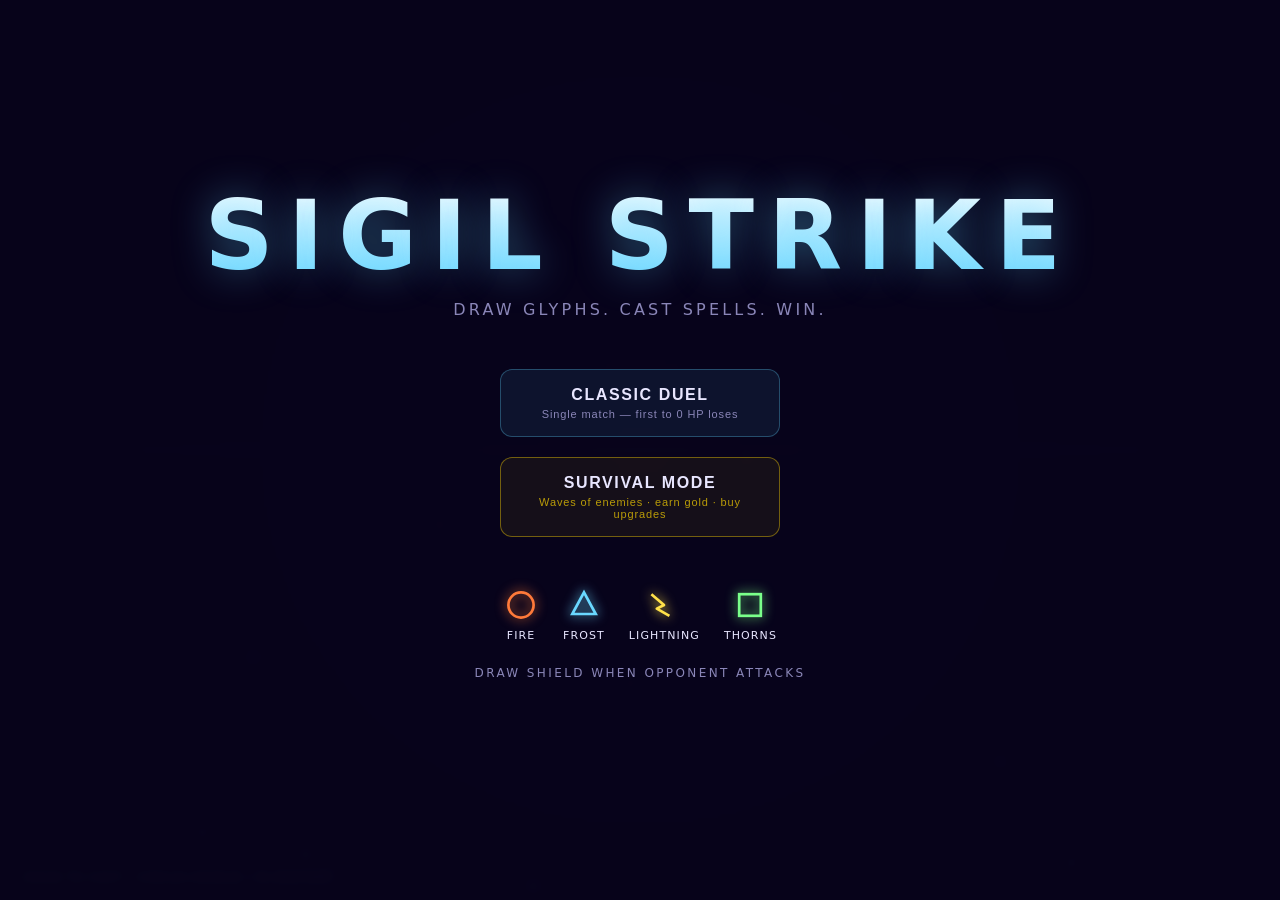
==== index.html @ 36343af3 "Initial release: SIGIL STRIKE v0.1" ====
<!DOCTYPE html>
<html lang="en">
<head>
<meta charset="utf-8" />
<meta name="viewport" content="width=device-width,initial-scale=1,user-scalable=no" />
<title>SIGIL STRIKE</title>
<style>
  :root {
    --bg-0: #07041a;
    --bg-1: #1a0a3a;
    --player: #5fd4ff;
    --ai: #ff5a7a;
    --text: #e8e6ff;
    --muted: #8a86b8;
    --fire: #ff7a3a;
    --frost: #6ad8ff;
    --lightning: #ffe14a;
    --thorns: #7aff8a;
    --gold: #ffd700;
  }
  * { box-sizing: border-box; margin: 0; padding: 0; }
  html, body {
    width: 100%; height: 100%; overflow: hidden;
    background: #000;
    color: var(--text);
    font-family: -apple-system, BlinkMacSystemFont, "Segoe UI", system-ui, sans-serif;
    -webkit-user-select: none; user-select: none;
    touch-action: none;
  }
  body {
    display: flex; align-items: center; justify-content: center;
    background: radial-gradient(ellipse at center, var(--bg-1) 0%, var(--bg-0) 70%);
  }
  #wrap {
    position: relative;
    width: 100vw; height: 100vh;
    max-width: 100vw; max-height: 100vh;
    overflow: hidden;
  }
  canvas#game {
    position: absolute; inset: 0;
    width: 100%; height: 100%;
    display: block;
    image-rendering: -webkit-optimize-contrast;
  }
  #hud {
    position: absolute;
    top: 0; left: 0; right: 0;
    padding: 16px 24px;
    display: flex; justify-content: space-between; align-items: center;
    pointer-events: none;
    z-index: 10;
    font-size: 14px;
    letter-spacing: 0.05em;
    text-shadow: 0 0 8px rgba(0,0,0,0.8);
  }
  #hud-top {
    display: flex; justify-content: space-between; align-items: flex-start;
    pointer-events: none;
    z-index: 10;
    font-size: 13px;
    letter-spacing: 0.05em;
    text-shadow: 0 0 8px rgba(0,0,0,0.8);
  }
  #toast {
    position: absolute;
    top: 50%; left: 50%;
    transform: translate(-50%, -50%);
    pointer-events: none;
    z-index: 15;
    font-size: 24px;
    font-weight: 700;
    letter-spacing: 0.1em;
    text-shadow: 0 0 20px currentColor;
    opacity: 0;
    transition: opacity 0.3s ease;
  }
  #toast.show { opacity: 1; }
  #score {
    position: absolute;
    bottom: 16px; right: 24px;
    color: var(--muted);
    font-size: 12px;
    letter-spacing: 0.1em;
    pointer-events: none;
    z-index: 10;
  }
  #footer {
    position: absolute;
    bottom: 16px; left: 24px;
    color: var(--muted);
    font-size: 11px;
    letter-spacing: 0.1em;
    pointer-events: none;
    z-index: 10;
    opacity: 0.6;
  }

  /* === OVERLAY SCREENS === */
  .screen {
    position: absolute; inset: 0;
    display: flex; flex-direction: column;
    align-items: center; justify-content: center;
    text-align: center;
    z-index: 30;
    background: rgba(7, 4, 26, 0.92);
    backdrop-filter: blur(4px);
    transition: opacity 0.3s ease;
    overflow-y: auto;
    padding: 20px;
  }
  .screen.hidden { opacity: 0; pointer-events: none; }

  .screen h1 {
    font-size: clamp(40px, 8vw, 96px);
    font-weight: 900;
    letter-spacing: 0.15em;
    background: linear-gradient(180deg, #fff 0%, var(--player) 100%);
    -webkit-background-clip: text;
    background-clip: text;
    color: transparent;
    margin-bottom: 8px;
    text-shadow: 0 0 40px rgba(95,212,255,0.4);
  }
  .screen h2 {
    font-size: clamp(24px, 4vw, 48px);
    font-weight: 800;
    letter-spacing: 0.12em;
    color: var(--text);
    margin-bottom: 8px;
  }
  .screen .sub {
    color: var(--muted);
    font-size: 16px;
    letter-spacing: 0.2em;
    margin-bottom: 40px;
  }
  .screen .prompt {
    color: var(--player);
    font-size: 20px;
    letter-spacing: 0.1em;
    animation: pulse 1.6s ease-in-out infinite;
  }
  @keyframes pulse {
    0%, 100% { opacity: 0.5; }
    50% { opacity: 1; }
  }

  /* Mode buttons */
  .mode-btn {
    display: block;
    width: 280px;
    padding: 16px 24px;
    margin: 10px auto;
    background: rgba(95,212,255,0.08);
    border: 1px solid rgba(95,212,255,0.3);
    border-radius: 12px;
    color: var(--text);
    font-size: 16px;
    font-weight: 700;
    letter-spacing: 0.1em;
    cursor: pointer;
    transition: all 0.2s ease;
  }
  .mode-btn:hover {
    background: rgba(95,212,255,0.18);
    border-color: var(--player);
    transform: translateY(-2px);
    box-shadow: 0 4px 20px rgba(95,212,255,0.2);
  }
  .mode-btn .desc {
    display: block;
    font-size: 11px;
    font-weight: 400;
    color: var(--muted);
    margin-top: 4px;
    letter-spacing: 0.08em;
  }
  .mode-btn.gold {
    border-color: rgba(255,215,0,0.4);
    background: rgba(255,215,0,0.06);
  }
  .mode-btn.gold:hover {
    background: rgba(255,215,0,0.15);
    border-color: var(--gold);
    box-shadow: 0 4px 20px rgba(255,215,0,0.2);
  }
  .mode-btn.gold .desc { color: rgba(255,215,0,0.7); }

  /* Legend */
  .legend {
    margin-top: 40px;
    display: flex; gap: 24px;
    color: var(--muted);
    font-size: 13px;
    flex-wrap: wrap; justify-content: center;
  }
  .legend .glyph {
    display: flex; flex-direction: column;
    align-items: center; gap: 6px;
  }
  .legend .glyph svg {
    width: 36px; height: 36px;
    filter: drop-shadow(0 0 6px currentColor);
  }
  .legend .glyph span {
    color: var(--text);
    font-size: 11px;
    letter-spacing: 0.1em;
  }

  /* Wave banner */
  #wave-banner {
    position: absolute;
    top: 50%; left: 50%;
    transform: translate(-50%, -50%);
    z-index: 25;
    pointer-events: none;
    text-align: center;
    opacity: 0;
    transition: opacity 0.4s ease;
  }
  #wave-banner.show { opacity: 1; }
  #wave-banner .wave-num {
    font-size: clamp(48px, 10vw, 100px);
    font-weight: 900;
    letter-spacing: 0.1em;
    color: var(--ai);
    text-shadow: 0 0 40px rgba(255,90,122,0.6);
  }
  #wave-banner .wave-sub {
    font-size: clamp(14px, 2.5vw, 20px);
    letter-spacing: 0.2em;
    color: var(--muted);
    margin-top: 4px;
  }

  /* Upgrade screen */
  #upgrade-screen {
    overflow-y: auto;
    justify-content: flex-start;
    padding-top: 40px;
  }
  #upgrade-screen h2 {
    color: var(--gold);
    text-shadow: 0 0 30px rgba(255,215,0,0.4);
    margin-bottom: 4px;
  }
  #upgrade-screen .gold-display {
    font-size: 28px;
    font-weight: 900;
    color: var(--gold);
    letter-spacing: 0.1em;
    margin-bottom: 8px;
    text-shadow: 0 0 20px rgba(255,215,0,0.5);
  }
  #upgrade-screen .wave-info {
    color: var(--muted);
    font-size: 13px;
    letter-spacing: 0.15em;
    margin-bottom: 30px;
  }
  .upgrade-grid {
    display: grid;
    grid-template-columns: repeat(auto-fit, minmax(240px, 1fr));
    gap: 14px;
    width: 100%;
    max-width: 700px;
    margin-bottom: 30px;
  }
  .upgrade-card {
    background: rgba(255,255,255,0.04);
    border: 1px solid rgba(255,255,255,0.1);
    border-radius: 14px;
    padding: 16px 18px;
    text-align: left;
    cursor: pointer;
    transition: all 0.2s ease;
    position: relative;
    overflow: hidden;
  }
  .upgrade-card:hover:not(.maxed):not(.locked) {
    background: rgba(255,215,0,0.08);
    border-color: rgba(255,215,0,0.4);
    transform: translateY(-2px);
  }
  .upgrade-card.maxed {
    opacity: 0.5;
    cursor: default;
  }
  .upgrade-card.locked {
    opacity: 0.4;
    cursor: not-allowed;
  }
  .upgrade-card .u-name {
    font-size: 14px;
    font-weight: 700;
    letter-spacing: 0.08em;
    color: var(--text);
    margin-bottom: 4px;
  }
  .upgrade-card .u-desc {
    font-size: 11px;
    color: var(--muted);
    letter-spacing: 0.05em;
    line-height: 1.5;
    margin-bottom: 10px;
  }
  .upgrade-card .u-meta {
    display: flex; justify-content: space-between; align-items: center;
  }
  .upgrade-card .u-cost {
    font-size: 13px;
    font-weight: 700;
    color: var(--gold);
    letter-spacing: 0.08em;
  }
  .upgrade-card .u-level {
    font-size: 11px;
    color: var(--muted);
    letter-spacing: 0.08em;
  }
  .upgrade-card .u-bar {
    height: 3px;
    background: rgba(255,255,255,0.1);
    border-radius: 2px;
    margin-top: 8px;
    overflow: hidden;
  }
  .upgrade-card .u-bar-fill {
    height: 100%;
    background: var(--gold);
    border-radius: 2px;
    transition: width 0.3s ease;
  }
  .continue-btn {
    padding: 14px 40px;
    background: rgba(122,255,138,0.15);
    border: 1px solid rgba(122,255,138,0.5);
    border-radius: 12px;
    color: #7aff8a;
    font-size: 15px;
    font-weight: 700;
    letter-spacing: 0.12em;
    cursor: pointer;
    transition: all 0.2s ease;
    margin-top: 10px;
  }
  .continue-btn:hover {
    background: rgba(122,255,138,0.25);
    transform: translateY(-2px);
    box-shadow: 0 4px 20px rgba(122,255,138,0.2);
  }

  /* Game over survival */
  #gameover-screen .stats-grid {
    display: grid;
    grid-template-columns: repeat(2, 1fr);
    gap: 12px;
    margin: 20px 0 30px;
    max-width: 400px;
  }
  #gameover-screen .stat-box {
    background: rgba(255,255,255,0.05);
    border: 1px solid rgba(255,255,255,0.1);
    border-radius: 10px;
    padding: 14px;
  }
  #gameover-screen .stat-box .val {
    font-size: 28px;
    font-weight: 900;
    color: var(--player);
    letter-spacing: 0.05em;
  }
  #gameover-screen .stat-box .lbl {
    font-size: 10px;
    color: var(--muted);
    letter-spacing: 0.15em;
    margin-top: 2px;
  }
</style>
</head>
<body>
<div id="wrap">
  <canvas id="game"></canvas>

  <!-- HUD (in-game) -->
  <div id="hud-top">
    <div id="player-bar">
      <div style="color:var(--player);font-weight:700;letter-spacing:0.15em;margin-bottom:4px;">PLAYER</div>
      <div style="display:flex;flex-direction:column;gap:4px;width:200px;">
        <div style="height:14px;background:rgba(255,255,255,0.08);border-radius:7px;overflow:hidden;">
          <div id="player-hp" style="height:100%;background:linear-gradient(90deg,#ff4a6a,#7aff8a);width:100%;transition:width 0.2s;"></div>
        </div>
        <div style="height:8px;background:rgba(255,255,255,0.08);border-radius:4px;overflow:hidden;">
          <div id="player-mp" style="height:100%;background:linear-gradient(90deg,#4a8aff,#5fd4ff);width:50%;transition:width 0.1s;"></div>
        </div>
      </div>
    </div>
    <div id="wave-display" style="color:var(--muted);font-size:12px;letter-spacing:0.15em;opacity:0;"></div>
    <div id="ai-bar" style="text-align:right;">
      <div style="color:var(--ai);font-weight:700;letter-spacing:0.15em;margin-bottom:4px;">OPPONENT</div>
      <div style="display:flex;flex-direction:column;gap:4px;width:200px;margin-left:auto;">
        <div style="height:14px;background:rgba(255,255,255,0.08);border-radius:7px;overflow:hidden;">
          <div id="ai-hp" style="height:100%;background:linear-gradient(90deg,#ff4a6a,#7aff8a);width:100%;transition:width 0.2s;"></div>
        </div>
      </div>
    </div>
  </div>

  <div id="toast"></div>
  <div id="wave-banner">
    <div class="wave-num" id="wave-num-text"></div>
    <div class="wave-sub" id="wave-sub-text"></div>
  </div>
  <div id="score">SCORE: <span id="score-val">0</span></div>
  <div id="footer">DRAW TO CAST • CIRCLE=SHIELD • R=RESTART</div>

  <!-- MENU SCREEN -->
  <div id="menu-screen" class="screen">
    <h1>SIGIL STRIKE</h1>
    <div class="sub">DRAW GLYPHS. CAST SPELLS. WIN.</div>
    <button class="mode-btn" id="btn-classic">
      CLASSIC DUEL
      <span class="desc">Single match — first to 0 HP loses</span>
    </button>
    <button class="mode-btn gold" id="btn-survival">
      SURVIVAL MODE
      <span class="desc">Waves of enemies · earn gold · buy upgrades</span>
    </button>
    <div class="legend">
      <div class="glyph" style="color:var(--fire)">
        <svg viewBox="-20 -20 40 40"><circle cx="0" cy="0" r="14" fill="none" stroke="currentColor" stroke-width="3"/></svg>
        <span>FIRE</span>
      </div>
      <div class="glyph" style="color:var(--frost)">
        <svg viewBox="-20 -20 40 40"><polygon points="0,-14 13,10 -13,10" fill="none" stroke="currentColor" stroke-width="3"/></svg>
        <span>FROST</span>
      </div>
      <div class="glyph" style="color:var(--lightning)">
        <svg viewBox="-20 -20 40 40"><polyline points="-14,-12 0,0 -8,4 6,12" fill="none" stroke="currentColor" stroke-width="3" stroke-linejoin="round"/></svg>
        <span>LIGHTNING</span>
      </div>
      <div class="glyph" style="color:var(--thorns)">
        <svg viewBox="-20 -20 40 40"><rect x="-12" y="-12" width="24" height="24" fill="none" stroke="currentColor" stroke-width="3"/></svg>
        <span>THORNS</span>
      </div>
    </div>
    <div class="sub" style="margin-top:24px;font-size:12px;">DRAW SHIELD WHEN OPPONENT ATTACKS</div>
  </div>

  <!-- UPGRADE SCREEN -->
  <div id="upgrade-screen" class="screen hidden">
    <h2>UPGRADES</h2>
    <div class="gold-display" id="upgrade-gold">◆ 0</div>
    <div class="wave-info" id="upgrade-wave-info">WAVE 1 COMPLETE</div>
    <div class="upgrade-grid" id="upgrade-grid"></div>
    <button class="continue-btn" id="btn-continue">CONTINUE</button>
  </div>

  <!-- WAVE CLEAR SCREEN -->
  <div id="waveclear-screen" class="screen hidden">
    <h2 style="color:#7aff8a;">WAVE <span id="wc-wave">1</span> CLEAR</h2>
    <div class="sub" id="wc-gold-earned" style="color:var(--gold);font-size:20px;letter-spacing:0.15em;">+0 GOLD</div>
    <div class="sub" id="wc-time" style="margin-top:8px;">Time: 0.0s</div>
    <button class="continue-btn" id="btn-to-upgrades">BUY UPGRADES</button>
    <button class="continue-btn" id="btn-next-wave" style="background:rgba(95,212,255,0.08);border-color:rgba(95,212,255,0.3);color:var(--player);margin-top:8px;">NEXT WAVE</button>
  </div>

  <!-- GAME OVER SCREEN -->
  <div id="gameover-screen" class="screen hidden">
    <h2 style="color:var(--ai);" id="go-title">DEFEAT</h2>
    <div class="stats-grid" id="go-stats"></div>
    <button class="mode-btn gold" id="btn-retry-survival">PLAY AGAIN</button>
    <button class="mode-btn" id="btn-menu-from-go">MAIN MENU</button>
  </div>

</div>
<script>
(() => {
  'use strict';

  // === Canvas setup ===
  const canvas = document.getElementById('game');
  const ctx = canvas.getContext('2d');
  let W = 0, H = 0, DPR = 1;
  function resize() {
    DPR = Math.min(window.devicePixelRatio || 1, 2);
    W = window.innerWidth;
    H = window.innerHeight;
    canvas.width = W * DPR;
    canvas.height = H * DPR;
    canvas.style.width = W + 'px';
    canvas.style.height = H + 'px';
    ctx.setTransform(DPR, 0, 0, DPR, 0, 0);
  }
  window.addEventListener('resize', resize);
  resize();

  // === Game state ===
  const STATE = { MENU: 'menu', PLAYING: 'playing', GAME_OVER: 'game_over' };
  const MODE  = { CLASSIC: 'classic', SURVIVAL: 'survival' };

  // Upgrade definitions
  const UPGRADES = {
    maxHp:   { name: 'VITALITY',      desc: '+20 max HP',                   maxLevel: 5, baseCost: 15, icon: '❤' },
    manaRegen: { name: 'ARCANE FLOW',  desc: '+3 mana per second',           maxLevel: 5, baseCost: 20, icon: '✦' },
    spellDmg:  { name: 'POWER SURGE',  desc: '+15% spell damage',            maxLevel: 5, baseCost: 25, icon: '⚡' },
    shieldDur: { name: 'FORTIFY',      desc: '+0.5s shield duration',       maxLevel: 4, baseCost: 18, icon: '◯' },
    startMana: { name: 'RESERVOIR',    desc: '+15 starting mana',            maxLevel: 4, baseCost: 15, icon: '◈' },
    armor:     { name: 'ARMOR',        desc: '-10% damage taken',             maxLevel: 4, baseCost: 30, icon: '◈' },
  };

  function makeUpgrades() {
    return { maxHp: 0, manaRegen: 0, spellDmg: 0, shieldDur: 0, startMana: 0, armor: 0 };
  }

  function getUpgradeCost(key, level) {
    return Math.floor(UPGRADES[key].baseCost * Math.pow(1.6, level));
  }

  // Computed stats from upgrades
  function getPlayerStats(ups) {
    return {
      hpMax:     100 + ups.maxHp * 20,
      manaRegen: 6   + ups.manaRegen * 3,
      spellDmg:  1   + ups.spellDmg * 0.15,
      shieldDur: 1.5 + ups.shieldDur * 0.5,
      startMana: 50  + ups.startMana * 15,
      armor:     ups.armor * 0.10,
    };
  }

  let game = null;

  function createGame(mode) {
    return {
      mode,
      state: STATE.MENU,
      player: { hp: 100, hpMax: 100, mana: 50, manaMax: 100, x: 0, y: 0, shieldTimer: 0, hitFlash: 0 },
      ai:     { hp: 100, hpMax: 100, x: 0, y: 0, castTimer: 0, castInterval: 2.5, casting: null, hitFlash: 0, shake: 0 },
      projectiles: [],
      particles: [],
      drawing: false,
      drawPath: [],
      drawStart: 0,
      score: 0,
      timeAlive: 0,
      lastCastTime: 0,
      arenaFlash: 0,
      bgStars: [],
      // Survival-specific
      wave: 0,
      lives: 3,
      gold: 0,
      upgrades: makeUpgrades(),
      waveEnemyHp: 100,
      waveEnemiesDefeated: 0,
      waveStartTime: 0,
    };
  }

  // === Element definitions ===
  const ELEMENTS = {
    fire:      { name: 'FIRE',      color: '#ff7a3a', glyph: 'circle',    damage: 12, cost: 10, speed: 700,  trait: 'crit' },
    frost:     { name: 'FROST',     color: '#6ad8ff', glyph: 'triangle',  damage: 14, cost: 12, speed: 500,  trait: 'slow' },
    lightning: { name: 'LIGHTNING', color: '#ffe14a', glyph: 'zigzag',    damage: 10, cost: 14, speed: 1100, trait: 'pierce' },
    thorns:    { name: 'THORNS',    color: '#7aff8a', glyph: 'square',    damage: 8,  cost: 8,  speed: 800,  trait: 'reflect' },
  };
  const ADV = { fire: 'frost', frost: 'lightning', lightning: 'thorns', thorns: 'fire' };
  const SHAPE_TO_ELEMENT = {
    circle:   'fire',
    triangle: 'frost',
    zigzag:   'lightning',
    square:   'thorns',
  };

  // === Background stars ===
  game = createGame(MODE.CLASSIC);
  for (let i = 0; i < 60; i++) {
    game.bgStars.push({ x: Math.random(), y: Math.random(), r: Math.random() * 1.2 + 0.3, tw: Math.random() * Math.PI * 2 });
  }

  // === Arena positions ===
  function placeArena() {
    if (!game) return;
    game.player.x = W * 0.22;
    game.player.y = H * 0.5;
    game.ai.x     = W * 0.78;
    game.ai.y     = H * 0.5;
  }
  placeArena();
  window.addEventListener('resize', placeArena);

  // === Glyph recognition ===
  function simplifyPath(points, tolerance = 12) {
    if (points.length < 3) return points;
    const out = [points[0]];
    for (let i = 1; i < points.length - 1; i++) {
      const last = out[out.length - 1];
      if (Math.hypot(points[i].x - last.x, points[i].y - last.y) >= tolerance) out.push(points[i]);
    }
    const tail = points[points.length - 1];
    if (Math.hypot(tail.x - out[out.length - 1].x, tail.y - out[out.length - 1].y) >= tolerance) out.push(tail);
    return out;
  }

  function classifyGlyph(rawPoints) {
    const points = simplifyPath(rawPoints, 12);
    if (!points || points.length < 4) return null;
    let minX = Infinity, maxX = -Infinity, minY = Infinity, maxY = -Infinity;
    for (const p of points) { minX = Math.min(minX, p.x); maxX = Math.max(maxX, p.x); minY = Math.min(minY, p.y); maxY = Math.max(maxY, p.y); }
    const w = maxX - minX, h = maxY - minY;
    const diag = Math.hypot(w, h);
    if (diag < 30) return null;
    let pathLen = 0;
    for (let i = 1; i < points.length; i++) pathLen += Math.hypot(points[i].x - points[i-1].x, points[i].y - points[i-1].y);
    if (pathLen < 60) return null;
    const start = points[0], end = points[points.length - 1];
    const closed = Math.hypot(end.x - start.x, end.y - start.y) < diag * 0.45;
    const aspect = w / Math.max(h, 1);
    const dirs = [];
    for (let i = 2; i < points.length; i++) {
      const v1x = points[i-1].x - points[i-2].x, v1y = points[i-1].y - points[i-2].y;
      const v2x = points[i].x - points[i-1].x,   v2y = points[i].y - points[i-1].y;
      let diff = Math.atan2(v2y, v2x) - Math.atan2(v1y, v1x);
      while (diff > Math.PI) diff -= 2 * Math.PI; while (diff < -Math.PI) diff += 2 * Math.PI;
      dirs.push(diff);
    }
    let sideChanges = 0, prevSide = 0;
    for (const d of dirs) { const s = Math.sign(d); if (s !== 0 && prevSide !== 0 && s !== prevSide) sideChanges++; if (s !== 0) prevSide = s; }
    let corners = 0; for (const d of dirs) if (Math.abs(d) > 0.8) corners++;
    const straightness = pathLen / Math.max(diag, 1);
    const scores = {
      circle:   closed * Math.max(0, 1 - corners / 5) * Math.max(0, 1 - Math.abs(aspect - 1) * 0.4) * Math.min(1, straightness / 2.0),
      triangle: closed * (corners >= 2 && corners <= 4 ? 1 : 0.3) * Math.max(0, 1 - Math.abs(aspect - 1) * 0.5) * Math.max(0, 1 - (straightness - 2.0) * 0.3),
      square:   closed * (corners >= 3 && corners <= 5 ? 1 : 0.3) * Math.max(0, 1 - Math.abs(aspect - 1) * 0.5) * Math.max(0, 1 - (straightness - 2.5) * 0.3),
      zigzag:   (closed ? 0.15 : 0.85) * (sideChanges >= 3 ? 1 : 0.4) * Math.max(0.3, 1 - Math.max(0, straightness - 5) * 0.1),
    };
    let best = null, bestScore = 0.30;
    for (const k in scores) { if (scores[k] > bestScore) { bestScore = scores[k]; best = k; } }
    return best;
  }

  // === Audio ===
  let audioCtx = null;
  function initAudio() {
    if (!audioCtx) audioCtx = new AudioContext();
    if (audioCtx.state === 'suspended') audioCtx.resume();
  }
  function playSound(type) {
    if (!audioCtx) return;
    const t = audioCtx.currentTime;
    const osc = audioCtx.createOscillator();
    const gain = audioCtx.createGain();
    osc.connect(gain); gain.connect(audioCtx.destination);
    if (type === 'cast') {
      osc.type = 'sine';
      osc.frequency.setValueAtTime(600, t);
      osc.frequency.exponentialRampToValueAtTime(1200, t + 0.15);
      gain.gain.setValueAtTime(0.15, t);
      gain.gain.exponentialRampToValueAtTime(0.01, t + 0.15);
      osc.start(t); osc.stop(t + 0.15);
    } else if (type === 'hit') {
      osc.type = 'sawtooth';
      osc.frequency.setValueAtTime(150, t);
      osc.frequency.exponentialRampToValueAtTime(40, t + 0.2);
      gain.gain.setValueAtTime(0.2, t);
      gain.gain.exponentialRampToValueAtTime(0.01, t + 0.2);
      osc.start(t); osc.stop(t + 0.2);
    } else if (type === 'shield') {
      osc.type = 'square';
      osc.frequency.setValueAtTime(400, t);
      osc.frequency.linearRampToValueAtTime(800, t + 0.2);
      gain.gain.setValueAtTime(0.1, t);
      gain.gain.linearRampToValueAtTime(0.01, t + 0.2);
      osc.start(t); osc.stop(t + 0.2);
    } else if (type === 'waveclear') {
      osc.type = 'sine';
      osc.frequency.setValueAtTime(400, t);
      osc.frequency.setValueAtTime(600, t + 0.1);
      osc.frequency.setValueAtTime(800, t + 0.2);
      gain.gain.setValueAtTime(0.2, t);
      gain.gain.exponentialRampToValueAtTime(0.01, t + 0.4);
      osc.start(t); osc.stop(t + 0.4);
    }
  }

  // === Particles ===
  function burst(x, y, color, count = 20, speed = 200) {
    for (let i = 0; i < count; i++) {
      const a = Math.random() * Math.PI * 2, s = speed * (0.4 + Math.random() * 0.6);
      game.particles.push({ x, y, vx: Math.cos(a) * s, vy: Math.sin(a) * s, life: 0.6 + Math.random() * 0.4, maxLife: 1.0, color, size: 2 + Math.random() * 3 });
    }
  }

  function showToast(text, color = '#fff', duration = 1200) {
    const t = document.getElementById('toast');
    t.textContent = text; t.style.color = color; t.classList.add('show');
    clearTimeout(showToast._t);
    showToast._t = setTimeout(() => t.classList.remove('show'), duration);
  }

  // === Projectiles ===
  function spawnProjectile(fromX, fromY, toX, toY, element, fromAI = false, speed = 600) {
    const dx = toX - fromX, dy = toY - fromY;
    const dist = Math.hypot(dx, dy);
    game.projectiles.push({ x: fromX, y: fromY, vx: (dx/dist)*speed, vy: (dy/dist)*speed, element, color: ELEMENTS[element].color, fromAI, life: 3.0, size: 8 + Math.random()*4, trail: [] });
  }

  // === Get wave AI parameters ===
  function getWaveParams(wave) {
    const baseHp     = 100 + (wave - 1) * 25;
    const baseInterval = Math.max(1.0, 2.5 - (wave - 1) * 0.15);
    const aiSpeed    = 0.85 + (wave - 1) * 0.04;
    const enemiesToDefeat = Math.min(1 + Math.floor((wave - 1) / 2), 5);
    return { baseHp, baseInterval, aiSpeed, enemiesToDefeat };
  }

  // === Game start/restart ===
  function startGame(mode) {
    game.state = STATE.PLAYING;
    game.mode   = mode;

    const stats = getPlayerStats(game.upgrades);
    game.player.hpMax = stats.hpMax;
    game.player.manaMax = 100;
    game.player.hp   = stats.hpMax;
    game.player.mana = stats.startMana;
    game.player.shieldTimer = 0;
    game.player.hitFlash = 0;
    game.ai.hp = mode === MODE.SURVIVAL ? getWaveParams(game.wave || 1).baseHp : 100;
    game.ai.hpMax = game.ai.hp;
    game.ai.castTimer = mode === MODE.SURVIVAL ? 2.0 : 2.0;
    game.ai.castInterval = mode === MODE.SURVIVAL ? getWaveParams(game.wave || 1).baseInterval : 2.5;
    game.ai.casting = null;
    game.ai.hitFlash = 0;
    game.ai.shake = 0;
    game.projectiles = [];
    game.particles = [];
    game.score = 0;
    game.timeAlive = 0;
    game.arenaFlash = 0;
    game.lastCastTime = 0;
    if (mode === MODE.SURVIVAL) {
      game.waveStartTime = performance.now();
    }
    document.getElementById('menu-screen').classList.add('hidden');
    document.getElementById('upgrade-screen').classList.add('hidden');
    document.getElementById('waveclear-screen').classList.add('hidden');
    document.getElementById('gameover-screen').classList.add('hidden');
    document.getElementById('wave-display').style.opacity = mode === MODE.SURVIVAL ? '1' : '0';
    document.getElementById('score').style.display = 'block';

    if (mode === MODE.SURVIVAL && game.wave === 0) {
      game.wave = 1;
      game.lives = 3;
      game.gold  = 0;
      game.upgrades = makeUpgrades();
      showWaveBanner(game.wave);
    }
    updateHUD();
  }

  function startWave(waveNum) {
    game.wave = waveNum;
    const { baseHp, baseInterval, aiSpeed } = getWaveParams(waveNum);
    game.ai.hp = baseHp;
    game.ai.hpMax = baseHp;
    game.ai.castInterval = baseInterval;
    game.ai.castTimer = 2.0;
    game.ai.casting = null;
    game.ai.hitFlash = 0;
    game.ai.shake = 0;
    game.projectiles = [];
    game.particles = [];
    game.waveStartTime = performance.now();
    game.waveEnemiesDefeated = 0;
    showWaveBanner(waveNum);
    updateHUD();
  }

  function showWaveBanner(wave) {
    const b = document.getElementById('wave-banner');
    document.getElementById('wave-num-text').textContent = `WAVE ${wave}`;
    document.getElementById('wave-sub-text').textContent = getWaveParams(wave).enemiesToDefeat > 1
      ? `${getWaveParams(wave).enemiesToDefeat} OPPONENTS`
      : 'SURVIVE THE ONSLAUGHT';
    b.classList.add('show');
    setTimeout(() => b.classList.remove('show'), 2000);
  }

  // === Player cast ===
  function playerCast(elementKey) {
    const el = ELEMENTS[elementKey];
    const stats = getPlayerStats(game.upgrades);
    if (game.player.mana < el.cost) { showToast('NO MANA', '#888', 600); return; }
    game.player.mana -= el.cost;
    const targetX = game.ai.x + (Math.random() - 0.5) * 60;
    const targetY = game.ai.y + (Math.random() - 0.5) * 80;
    spawnProjectile(game.player.x, game.player.y, targetX, targetY, elementKey, false, el.speed);
    burst(game.player.x, game.player.y, el.color, 12, 150);
    game.lastCastTime = performance.now();
    playSound('cast');
  }

  // === AI cast ===
  function aiCast() {
    const keys = Object.keys(ELEMENTS);
    const elementKey = keys[Math.floor(Math.random() * keys.length)];
    const el = ELEMENTS[elementKey];
    const targetX = game.player.x + (Math.random() - 0.5) * 40;
    const targetY = game.player.y + (Math.random() - 0.5) * 60;
    const { aiSpeed } = getWaveParams(game.wave);
    spawnProjectile(game.ai.x, game.ai.y, targetX, targetY, elementKey, true, el.speed * aiSpeed);
    game.ai.casting = { element: elementKey, color: el.color, warning: 0.7 };
    burst(game.ai.x, game.ai.y, el.color, 8, 100);
    playSound('cast');
  }

  // === Hit resolution ===
  function onPlayerHit(proj) {
    const stats = getPlayerStats(game.upgrades);
    const el = ELEMENTS[proj.element];
    let dmg = el.damage;
    if (proj.element === 'lightning' && game.player.shieldTimer > 0) dmg = Math.round(dmg * 0.7);
    dmg = Math.round(dmg * (1 - stats.armor));
    game.player.hp -= dmg;
    game.player.hitFlash = 0.3;
    game.ai.hitFlash = 0.15;
    burst(game.player.x, game.player.y, el.color, 18, 220);
    burst(game.player.x, game.player.y, '#ff4a6a', 8, 300);
    showToast(`-${dmg}`, proj.color, 600);
    playSound('hit');
    if (game.player.hp <= 0) {
      game.player.hp = 0;
      if (game.mode === MODE.SURVIVAL) {
        game.lives--;
        if (game.lives <= 0) endGame(false);
        else {
          // Brief pause then respawn
          const stats2 = getPlayerStats(game.upgrades);
          game.player.hp = stats2.hpMax;
          game.player.mana = stats2.startMana;
          game.projectiles = [];
          showToast(`LIVES: ${game.lives}`, '#ff4a6a', 1000);
        }
      } else {
        endGame(false);
      }
    }
  }

  function onAIHit(proj) {
    const stats = getPlayerStats(game.upgrades);
    const el = ELEMENTS[proj.element];
    let dmg = Math.round(el.damage * stats.spellDmg);
    if (ADV[proj.element] === game.aiLastElement) dmg += 5;
    if (Math.random() < 0.15 && proj.element === 'fire') dmg = Math.round(dmg * 1.5);
    game.ai.hp -= dmg;
    game.ai.hitFlash = 0.4;
    game.player.hitFlash = 0.1;
    burst(proj.x, proj.y, el.color, 22, 240);
    burst(proj.x, proj.y, '#fff', 6, 350);
    showToast(`-${dmg}`, proj.color, 600);
    playSound('hit');
    game.score += Math.round(dmg * 10);

    if (game.ai.hp <= 0) {
      game.ai.hp = 0;
      if (game.mode === MODE.SURVIVAL) {
        game.waveEnemiesDefeated++;
        const { enemiesToDefeat } = getWaveParams(game.wave);
        const waveTime = (performance.now() - game.waveStartTime) / 1000;
        if (game.waveEnemiesDefeated >= enemiesToDefeat) {
          // Wave clear
          const goldEarned = 10 + game.wave * 5;
          game.gold += goldEarned;
          playSound('waveclear');
          showWaveClearScreen(game.wave, goldEarned, waveTime);
        } else {
          // Spawn next enemy in wave
          const { baseHp, baseInterval } = getWaveParams(game.wave);
          setTimeout(() => {
            if (game.state !== STATE.PLAYING) return;
            game.ai.hp = baseHp;
            game.ai.hpMax = baseHp;
            game.ai.castInterval = baseInterval;
            game.ai.castTimer = 1.5;
            game.ai.casting = null;
            game.ai.hitFlash = 0;
            game.projectiles = [];
            showToast(`OPPONENT ${game.waveEnemiesDefeated + 1}/${enemiesToDefeat}`, '#ff5a7a', 1000);
            updateHUD();
          }, 1200);
        }
      } else {
        endGame(true);
      }
    }
  }

  function endGame(won) {
    game.state = STATE.GAME_OVER;
    if (game.mode === MODE.SURVIVAL) {
      showSurvivalGameOver(won);
    } else {
      showClassicGameOver(won);
    }
  }

  function showClassicGameOver(won) {
    const go = document.getElementById('gameover-screen');
    document.getElementById('go-title').textContent = won ? 'VICTORY' : 'DEFEAT';
    document.getElementById('go-title').style.color = won ? '#7aff8a' : 'var(--ai)';
    document.getElementById('go-stats').innerHTML = `
      <div class="stat-box"><div class="val">${game.score}</div><div class="lbl">SCORE</div></div>
      <div class="stat-box"><div class="val">${game.timeAlive.toFixed(1)}s</div><div class="lbl">TIME</div></div>
    `;
    go.classList.remove('hidden');
    document.getElementById('btn-retry-survival').style.display = 'none';
    document.getElementById('btn-menu-from-go').onclick = () => { go.classList.add('hidden'); document.getElementById('menu-screen').classList.remove('hidden'); };
  }

  function showSurvivalGameOver(won) {
    const go = document.getElementById('gameover-screen');
    document.getElementById('go-title').textContent = 'DEFEAT';
    document.getElementById('go-title').style.color = 'var(--ai)';
    document.getElementById('go-stats').innerHTML = `
      <div class="stat-box"><div class="val">${game.wave}</div><div class="lbl">WAVES SURVIVED</div></div>
      <div class="stat-box"><div class="val">${game.score}</div><div class="lbl">SCORE</div></div>
      <div class="stat-box"><div class="val">◆ ${game.gold}</div><div class="lbl">GOLD EARNED</div></div>
      <div class="stat-box"><div class="val">${game.timeAlive.toFixed(1)}s</div><div class="lbl">TIME ALIVE</div></div>
    `;
    go.classList.remove('hidden');
    document.getElementById('btn-retry-survival').style.display = 'block';
    document.getElementById('btn-retry-survival').onclick = () => { go.classList.add('hidden'); game.wave = 0; startGame(MODE.SURVIVAL); };
    document.getElementById('btn-menu-from-go').onclick = () => { go.classList.add('hidden'); document.getElementById('menu-screen').classList.remove('hidden'); };
  }

  function showWaveClearScreen(wave, goldEarned, waveTime) {
    const wc = document.getElementById('waveclear-screen');
    document.getElementById('wc-wave').textContent = wave;
    document.getElementById('wc-gold-earned').textContent = `+${goldEarned} GOLD`;
    document.getElementById('wc-time').textContent = `Time: ${waveTime.toFixed(1)}s`;
    wc.classList.remove('hidden');
  }

  // === Upgrade screen ===
  function showUpgradeScreen() {
    const us = document.getElementById('upgrade-screen');
    document.getElementById('upgrade-gold').textContent = `◆ ${game.gold}`;
    document.getElementById('upgrade-wave-info').textContent = `WAVE ${game.wave} COMPLETE`;
    renderUpgradeGrid();
    us.classList.remove('hidden');
  }

  function renderUpgradeGrid() {
    const grid = document.getElementById('upgrade-grid');
    grid.innerHTML = '';
    const stats = getPlayerStats(game.upgrades);
    for (const [key, def] of Object.entries(UPGRADES)) {
      const level = game.upgrades[key];
      const cost = getUpgradeCost(key, level);
      const maxed = level >= def.maxLevel;
      const canAfford = game.gold >= cost;
      const locked = false;
      const card = document.createElement('div');
      card.className = 'upgrade-card' + (maxed ? ' maxed' : (!canAfford && !locked ? ' locked' : ''));
      // Level bar
      let barPct = (level / def.maxLevel) * 100;
      let currentVal = '';
      if (key === 'maxHp')    currentVal = `${stats.hpMax} HP`;
      if (key === 'manaRegen') currentVal = `${stats.manaRegen.toFixed(1)}/s`;
      if (key === 'spellDmg') currentVal = `+${Math.round((stats.spellDmg-1)*100)}%`;
      if (key === 'shieldDur')currentVal = `${stats.shieldDur.toFixed(1)}s`;
      if (key === 'startMana')currentVal = `${stats.startMana} mana`;
      if (key === 'armor')    currentVal = `-${Math.round(stats.armor*100)}%`;
      card.innerHTML = `
        <div class="u-name">${def.icon} ${def.name}</div>
        <div class="u-desc">${def.desc} — currently ${currentVal}</div>
        <div class="u-meta">
          <span class="u-cost">${maxed ? 'MAXED' : `◆ ${cost}`}</span>
          <span class="u-level">LV ${level}/${def.maxLevel}</span>
        </div>
        <div class="u-bar"><div class="u-bar-fill" style="width:${barPct}%"></div></div>
      `;
      if (!maxed && canAfford) {
        card.onclick = () => purchaseUpgrade(key, cost);
      }
      grid.appendChild(card);
    }
  }

  function purchaseUpgrade(key, cost) {
    game.gold -= cost;
    game.upgrades[key]++;
    renderUpgradeGrid();
    document.getElementById('upgrade-gold').textContent = `◆ ${game.gold}`;
    // Update player stats immediately for next wave
    const stats = getPlayerStats(game.upgrades);
    game.player.hpMax = stats.hpMax;
    game.player.manaMax = 100;
  }

  // === Input ===
  let activePointerId = null;
  function onDown(e) {
    e.preventDefault();
    if (activePointerId !== null) return;
    activePointerId = e.pointerId;
    try { canvas.setPointerCapture(e.pointerId); } catch(err) {}
    initAudio();
    if (game.state === STATE.MENU) return;
    if (game.state !== STATE.PLAYING) return;
    game.drawing = true;
    game.drawPath = [{ x: e.clientX, y: e.clientY }];
    game.drawStart = performance.now();
  }
  function onMove(e) {
    e.preventDefault();
    if (!game.drawing || e.pointerId !== activePointerId) return;
    const p = { x: e.clientX, y: e.clientY };
    const last = game.drawPath[game.drawPath.length - 1];
    if (Math.hypot(p.x - last.x, p.y - last.y) > 3) {
      game.drawPath.push(p);
      if (game.drawPath.length > 80) game.drawPath.shift();
    }
  }
  function onUp(e) {
    e.preventDefault();
    if (!game.drawing || e.pointerId !== activePointerId) return;
    activePointerId = null;
    try { canvas.releasePointerCapture(e.pointerId); } catch(err) {}
    game.drawing = false;
    const path = game.drawPath;
    game.drawPath = [];
    if (path.length < 4) return;
    const glyph = classifyGlyph(path);
    if (!glyph) {
      showToast('UNKNOWN GLYPH', '#888', 500);
      burst((path[0].x+path[path.length-1].x)/2, (path[0].y+path[path.length-1].y)/2, '#888', 8, 80);
      return;
    }
    const isShield = glyph === 'circle' || glyph === 'triangle' || glyph === 'square';
    if (game.ai.casting && game.ai.casting.warning > 0 && isShield) {
      const stats = getPlayerStats(game.upgrades);
      game.player.shieldTimer = stats.shieldDur;
      game.ai.casting.warning = 0;
      burst(game.player.x, game.player.y, '#fff', 24, 200);
      showToast('SHIELDED', '#fff', 500);
      playSound('shield');
      return;
    }
    const element = SHAPE_TO_ELEMENT[glyph];
    if (!element) { showToast('UNKNOWN GLYPH', '#888', 500); return; }
    playerCast(element);
  }

  canvas.addEventListener('pointerdown', onDown);
  canvas.addEventListener('pointermove', onMove);
  canvas.addEventListener('pointerup', onUp);
  canvas.addEventListener('pointercancel', onUp);
  canvas.addEventListener('contextmenu', e => e.preventDefault());

  window.addEventListener('keydown', e => {
    if (e.key === 'r' || e.key === 'R') {
      if (game.state !== STATE.MENU) {
        if (game.mode === MODE.SURVIVAL && game.state === STATE.PLAYING) startWave(game.wave);
        else startGame(game.mode);
      }
    }
  });

  // === Menu buttons ===
  document.getElementById('btn-classic').onclick = () => { game.mode = MODE.CLASSIC; game.wave = 0; startGame(MODE.CLASSIC); };
  document.getElementById('btn-survival').onclick = () => { game.mode = MODE.SURVIVAL; game.wave = 0; startGame(MODE.SURVIVAL); };
  document.getElementById('btn-continue').onclick = () => {
    document.getElementById('upgrade-screen').classList.add('hidden');
    game.state = STATE.PLAYING;
    startWave(game.wave);
  };
  document.getElementById('btn-to-upgrades').onclick = () => {
    document.getElementById('waveclear-screen').classList.add('hidden');
    showUpgradeScreen();
  };
  document.getElementById('btn-next-wave').onclick = () => {
    document.getElementById('waveclear-screen').classList.add('hidden');
    game.wave++;
    startWave(game.wave);
    game.state = STATE.PLAYING;
  };

  // === Update ===
  let lastT = performance.now();
  function update(now) {
    const dt = Math.min((now - lastT) / 1000, 0.05);
    lastT = now;

    if (game.state === STATE.PLAYING) {
      game.timeAlive += dt;
      const stats = getPlayerStats(game.upgrades);
      game.player.mana = Math.min(stats.hpMax > 0 ? 100 : 100, game.player.mana + stats.manaRegen * dt);
      if (game.player.mana > 100) game.player.mana = 100; // cap
      game.player.mana = Math.min(100, game.player.mana + stats.manaRegen * dt);
      game.player.shieldTimer = Math.max(0, game.player.shieldTimer - dt);
      game.player.hitFlash = Math.max(0, game.player.hitFlash - dt * 2);
      game.ai.hitFlash = Math.max(0, game.ai.hitFlash - dt * 2);
      game.ai.shake = Math.max(0, game.ai.shake - dt);
      game.arenaFlash = Math.max(0, game.arenaFlash - dt * 2);

      // AI cast
      game.ai.castTimer -= dt;
      if (game.ai.castTimer <= 0 && !game.ai.casting) {
        aiCast();
        game.ai.castTimer = Math.max(1.0, game.ai.castInterval - game.timeAlive * 0.01);
      }
      if (game.ai.casting) {
        game.ai.casting.warning -= dt;
        if (game.ai.casting.warning <= 0) {
          game.ai.casting = null;
          game.ai.castTimer = Math.max(1.0, game.ai.castInterval);
        }
      }

      // Projectiles
      for (let i = game.projectiles.length - 1; i >= 0; i--) {
        const p = game.projectiles[i];
        p.life -= dt;
        p.trail.push({ x: p.x, y: p.y, life: 0.3 });
        if (p.trail.length > 12) p.trail.shift();
        for (const t of p.trail) t.life -= dt;
        p.x += p.vx * dt; p.y += p.vy * dt;
        const targetX = p.fromAI ? game.player.x : game.ai.x;
        const targetY = p.fromAI ? game.player.y : game.ai.y;
        if (Math.hypot(p.x - targetX, p.y - targetY) < 28) {
          if (p.fromAI) onPlayerHit(p);
          else onAIHit(p);
          game.projectiles.splice(i, 1);
          continue;
        }
        if (p.life <= 0 || p.x < -50 || p.x > W+50 || p.y < -50 || p.y > H+50) {
          game.projectiles.splice(i, 1);
        }
      }
      for (const p of game.projectiles) {
        if (p.fromAI && p.life > 2.5) game.aiLastElement = p.element;
      }
    }

    // Particles always update
    for (let i = game.particles.length - 1; i >= 0; i--) {
      const p = game.particles[i];
      p.life -= dt;
      p.x += p.vx * dt; p.y += p.vy * dt;
      p.vx *= 0.96; p.vy *= 0.96;
      if (p.life <= 0) game.particles.splice(i, 1);
    }

    updateHUD();
  }

  function updateHUD() {
    if (!game) return;
    const stats = getPlayerStats(game.upgrades);
    const hpPct = Math.max(0, game.player.hp / (stats.hpMax > 0 ? stats.hpMax : 100)) * 100;
    const mpPct = Math.max(0, game.player.mana / 100) * 100;
    const aiHpPct = game.ai.hpMax > 0 ? Math.max(0, game.ai.hp / game.ai.hpMax) * 100 : 0;
    document.getElementById('player-hp').style.width = hpPct + '%';
    document.getElementById('player-mp').style.width = mpPct + '%';
    document.getElementById('ai-hp').style.width = aiHpPct + '%';
    document.getElementById('score-val').textContent = game.score;
    if (game.mode === MODE.SURVIVAL) {
      document.getElementById('wave-display').textContent =
        `WAVE ${game.wave}  ·  LIVES ${'♥'.repeat(Math.max(0,game.lives))}  ·  ◆ ${game.gold}`;
    }
  }

  // === Render ===
  function render() {
    const grad = ctx.createRadialGradient(W/2, H/2, 0, W/2, H/2, Math.max(W, H));
    grad.addColorStop(0, '#1a0a3a'); grad.addColorStop(1, '#07041a');
    ctx.fillStyle = grad; ctx.fillRect(0, 0, W, H);

    const t = performance.now() / 1000;
    for (const s of game.bgStars) {
      const alpha = 0.4 + 0.3 * Math.sin(t + s.tw);
      ctx.fillStyle = `rgba(180,180,255,${alpha})`;
      ctx.beginPath(); ctx.arc(s.x * W, s.y * H, s.r * DPR, 0, Math.PI * 2); ctx.fill();
    }

    ctx.strokeStyle = 'rgba(95,212,255,0.15)'; ctx.lineWidth = 1 * DPR;
    ctx.beginPath(); ctx.moveTo(W*0.1, H*0.5); ctx.lineTo(W*0.9, H*0.5); ctx.stroke();

    if (game.state === STATE.MENU) return;

    if (game.arenaFlash > 0) {
      ctx.fillStyle = `rgba(255,255,255,${game.arenaFlash * 0.05})`;
      ctx.fillRect(0, 0, W, H);
    }

    drawWizard(game.player.x, game.player.y, '#5fd4ff', game.player.hitFlash, game.player.shieldTimer > 0);
    const aiShakeX = (Math.random()-0.5) * game.ai.shake * 8;
    const aiShakeY = (Math.random()-0.5) * game.ai.shake * 8;
    drawWizard(game.ai.x + aiShakeX, game.ai.y + aiShakeY, '#ff5a7a', game.ai.hitFlash);

    // AI casting warning
    if (game.ai.casting) {
      const c = game.ai.casting;
      const intensity = 1 - c.warning / 0.7;
      ctx.strokeStyle = c.color; ctx.globalAlpha = 0.4 + intensity * 0.5;
      ctx.lineWidth = 3 * DPR;
      ctx.beginPath(); ctx.arc(game.ai.x, game.ai.y, 32 + intensity * 10, 0, Math.PI * 2); ctx.stroke();
      ctx.globalAlpha = 1;
      ctx.strokeStyle = c.color; ctx.globalAlpha = intensity * 0.3;
      ctx.lineWidth = 2 * DPR;
      ctx.beginPath(); ctx.moveTo(game.ai.x, game.ai.y); ctx.lineTo(game.player.x, game.player.y); ctx.stroke();
      ctx.globalAlpha = 1;
      ctx.fillStyle = c.color;
      ctx.font = `bold ${14 * DPR}px sans-serif`; ctx.textAlign = 'center';
      ctx.fillText(`INCOMING: ${ELEMENTS[c.element].name}`, W/2, H * 0.25);
    }

    // Projectiles
    ctx.globalCompositeOperation = 'screen';
    for (const p of game.projectiles) {
      for (let i = 0; i < p.trail.length; i++) {
        const t2 = p.trail[i];
        if (t2.life <= 0) continue;
        ctx.fillStyle = p.color; ctx.globalAlpha = t2.life / 0.3 * 0.5;
        ctx.beginPath(); ctx.arc(t2.x, t2.y, p.size * 0.6, 0, Math.PI * 2); ctx.fill();
      }
      ctx.globalAlpha = 1;
      ctx.fillStyle = p.color; ctx.shadowColor = p.color; ctx.shadowBlur = 12 * DPR;
      ctx.beginPath(); ctx.arc(p.x, p.y, p.size, 0, Math.PI * 2); ctx.fill();
      ctx.shadowBlur = 0;
    }

    // Particles
    for (const p of game.particles) {
      ctx.strokeStyle = p.color; ctx.globalAlpha = p.life / p.maxLife;
      ctx.lineWidth = p.size * DPR; ctx.lineCap = 'round';
      ctx.beginPath(); ctx.moveTo(p.x, p.y); ctx.lineTo(p.x - p.vx * 0.05, p.y - p.vy * 0.05); ctx.stroke();
    }
    ctx.globalCompositeOperation = 'source-over'; ctx.globalAlpha = 1;

    // Drawing path
    if (game.drawing && game.drawPath.length > 1) {
      ctx.strokeStyle = '#5fd4ff'; ctx.shadowColor = '#5fd4ff'; ctx.shadowBlur = 10 * DPR;
      ctx.lineWidth = 3 * DPR; ctx.lineCap = 'round'; ctx.lineJoin = 'round';
      ctx.beginPath(); ctx.moveTo(game.drawPath[0].x, game.drawPath[0].y);
      for (let i = 1; i < game.drawPath.length; i++) ctx.lineTo(game.drawPath[i].x, game.drawPath[i].y);
      ctx.stroke(); ctx.shadowBlur = 0;
      const last = game.drawPath[game.drawPath.length - 1];
      ctx.fillStyle = '#fff'; ctx.beginPath(); ctx.arc(last.x, last.y, 4 * DPR, 0, Math.PI * 2); ctx.fill();
    }
  }

  function drawWizard(x, y, color, flash = 0, shielded = false) {
    ctx.save(); ctx.translate(x, y);
    if (flash > 0) { ctx.shadowColor = '#fff'; ctx.shadowBlur = 30 * DPR * flash; }
    else { ctx.shadowColor = color; ctx.shadowBlur = 18 * DPR; }
    ctx.fillStyle = color; ctx.beginPath(); ctx.arc(0, 0, 22 * DPR, 0, Math.PI * 2); ctx.fill();
    ctx.fillStyle = '#fff'; ctx.globalAlpha = 0.6;
    ctx.beginPath(); ctx.arc(0, 0, 8 * DPR, 0, Math.PI * 2); ctx.fill();
    ctx.globalAlpha = 1; ctx.shadowBlur = 0;
    if (shielded) {
      ctx.strokeStyle = '#fff'; ctx.lineWidth = 3 * DPR; ctx.shadowColor = '#fff'; ctx.shadowBlur = 12 * DPR;
      ctx.beginPath(); ctx.arc(0, 0, 34 * DPR, 0, Math.PI * 2); ctx.stroke(); ctx.shadowBlur = 0;
    }
    ctx.restore();
  }

  // === Main loop ===
  function frame(now) {
    update(now);
    render();
    requestAnimationFrame(frame);
  }
  requestAnimationFrame(frame);

  // Init HUD
  document.getElementById('player-hp').style.width = '100%';
  document.getElementById('ai-hp').style.width = '100%';
  document.getElementById('wave-display').style.opacity = '0';
  document.getElementById('score').style.display = 'none';
})();
</script>
</body>
</html>
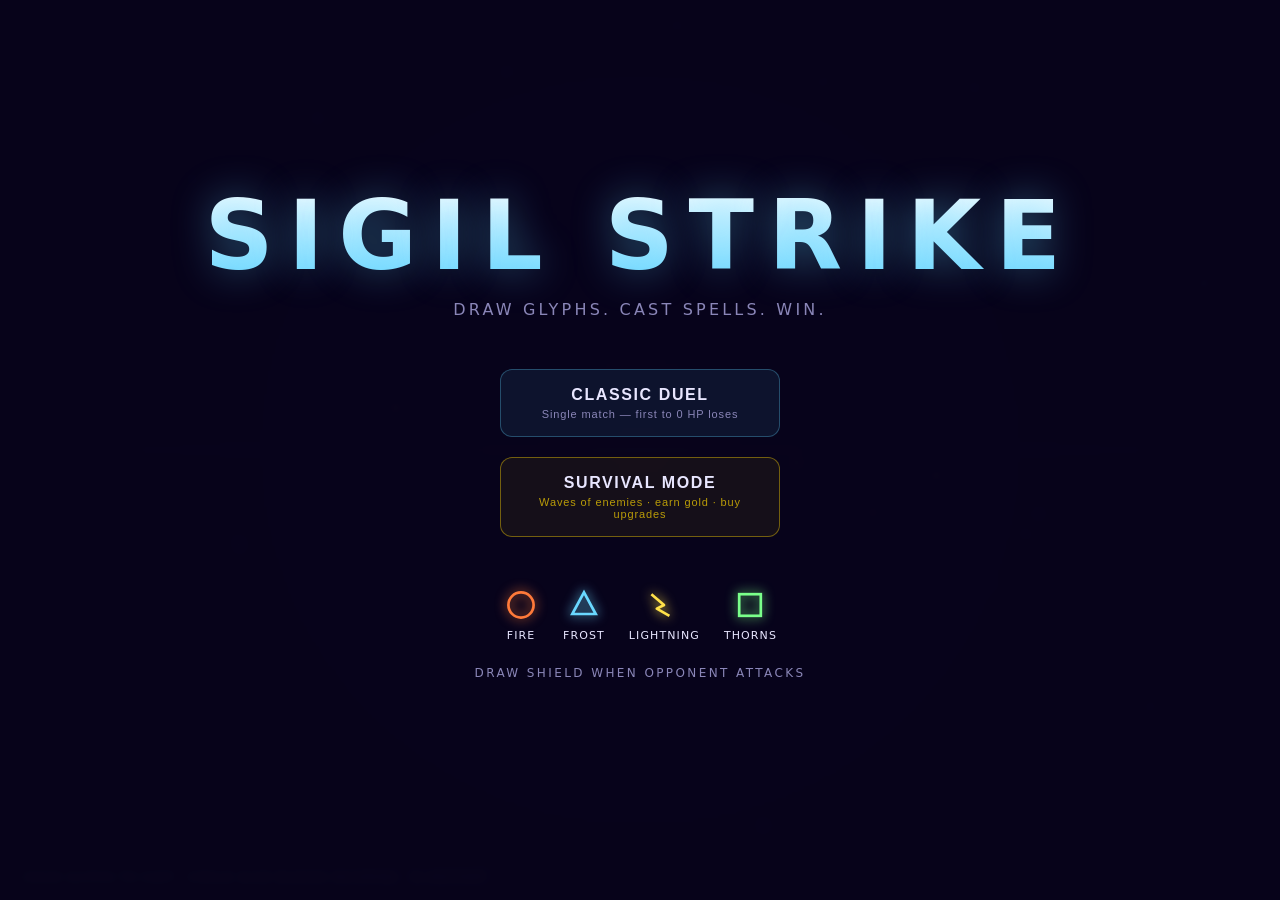
==== commit 3d888b78: "Fix 3 launch-blocking bugs - Duplicate mana regen line in update() (player regen was 2x) - Shield lo" ====
--- a/index.html
+++ b/index.html
@@ -414,7 +414,7 @@
     <div class="wave-sub" id="wave-sub-text"></div>
   </div>
   <div id="score">SCORE: <span id="score-val">0</span></div>
-  <div id="footer">DRAW TO CAST • CIRCLE=SHIELD • R=RESTART</div>
+  <div id="footer">DRAW GLYPHS TO CAST · CIRCLE ALSO BLOCKS INCOMING · R=RESTART</div>
 
   <!-- MENU SCREEN -->
   <div id="menu-screen" class="screen">
@@ -1042,8 +1042,9 @@
       burst((path[0].x+path[path.length-1].x)/2, (path[0].y+path[path.length-1].y)/2, '#888', 8, 80);
       return;
     }
-    const isShield = glyph === 'circle' || glyph === 'triangle' || glyph === 'square';
-    if (game.ai.casting && game.ai.casting.warning > 0 && isShield) {
+    // Shield: only circle is a shield glyph. Other closed shapes always cast their element.
+    const isShield = glyph === 'circle';
+    if (isShield && game.ai.casting && game.ai.casting.warning > 0) {
       const stats = getPlayerStats(game.upgrades);
       game.player.shieldTimer = stats.shieldDur;
       game.ai.casting.warning = 0;
@@ -1100,8 +1101,6 @@
     if (game.state === STATE.PLAYING) {
       game.timeAlive += dt;
       const stats = getPlayerStats(game.upgrades);
-      game.player.mana = Math.min(stats.hpMax > 0 ? 100 : 100, game.player.mana + stats.manaRegen * dt);
-      if (game.player.mana > 100) game.player.mana = 100; // cap
       game.player.mana = Math.min(100, game.player.mana + stats.manaRegen * dt);
       game.player.shieldTimer = Math.max(0, game.player.shieldTimer - dt);
       game.player.hitFlash = Math.max(0, game.player.hitFlash - dt * 2);
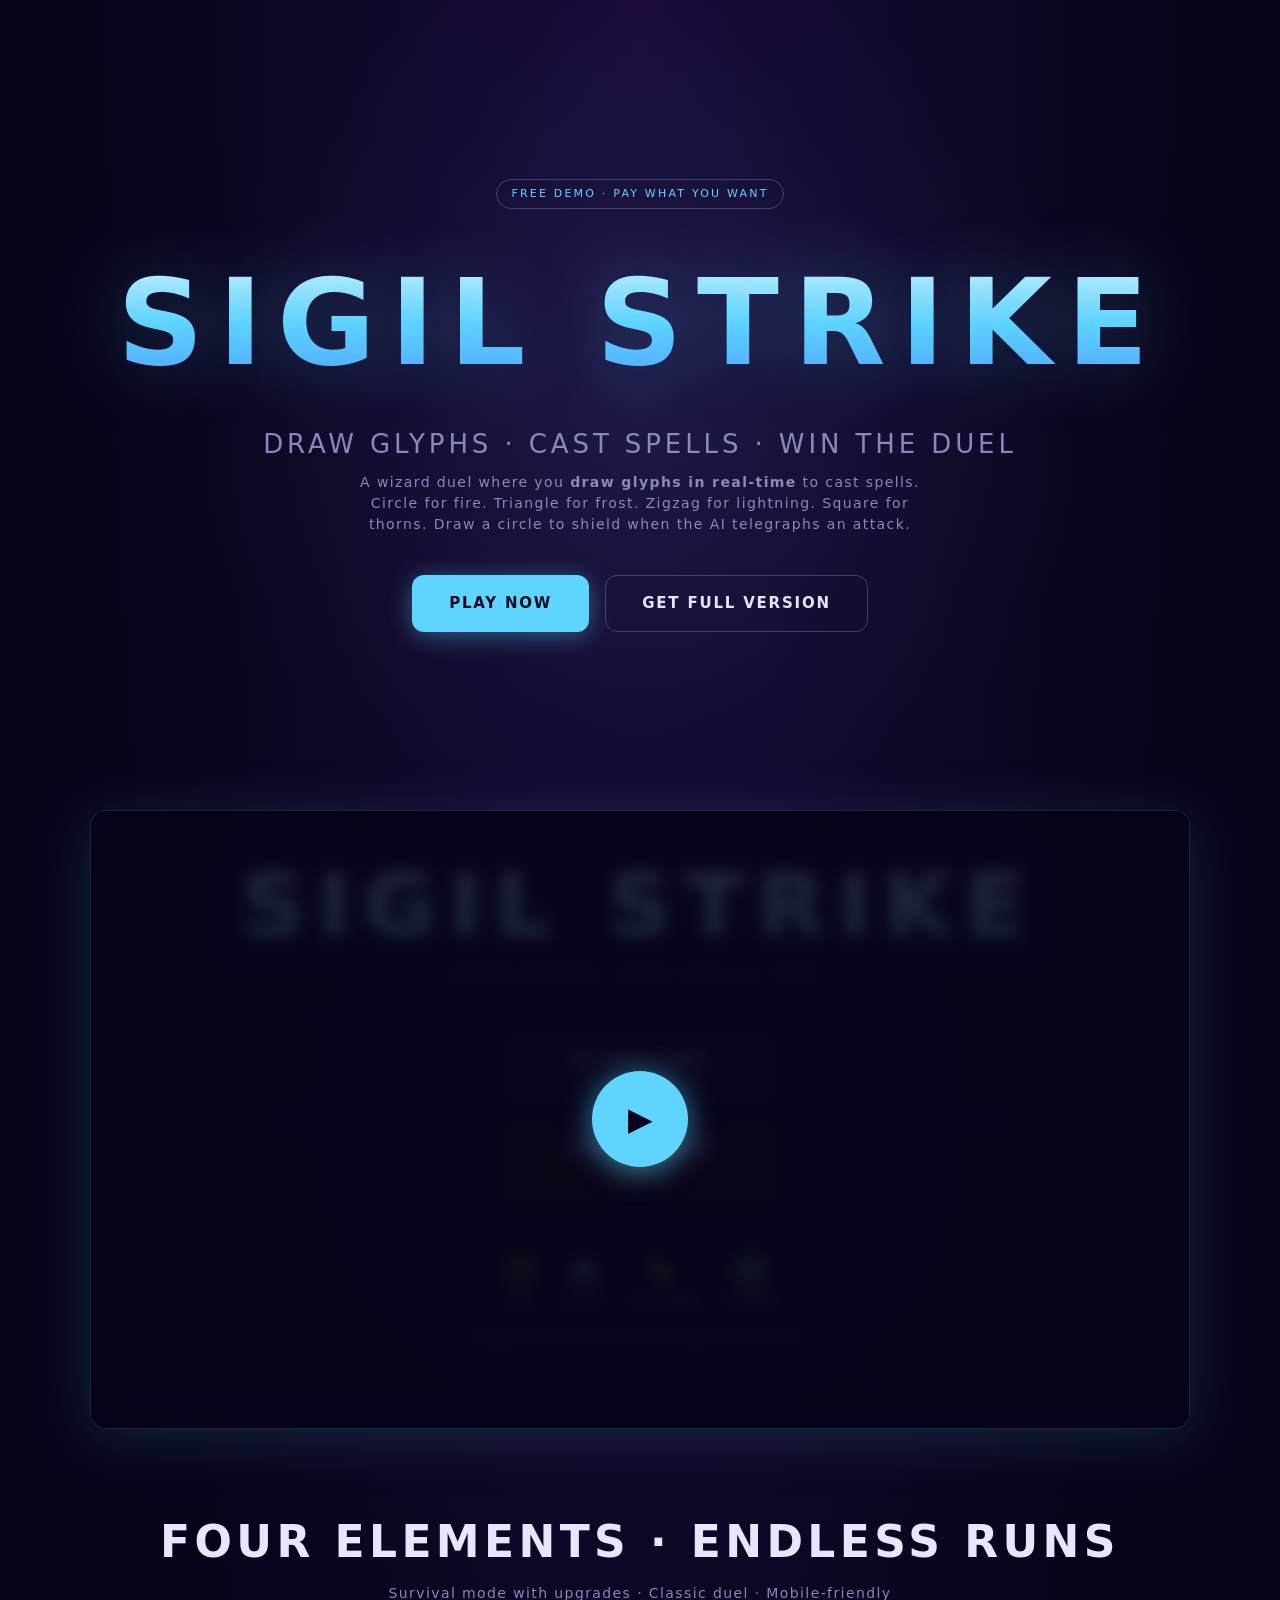
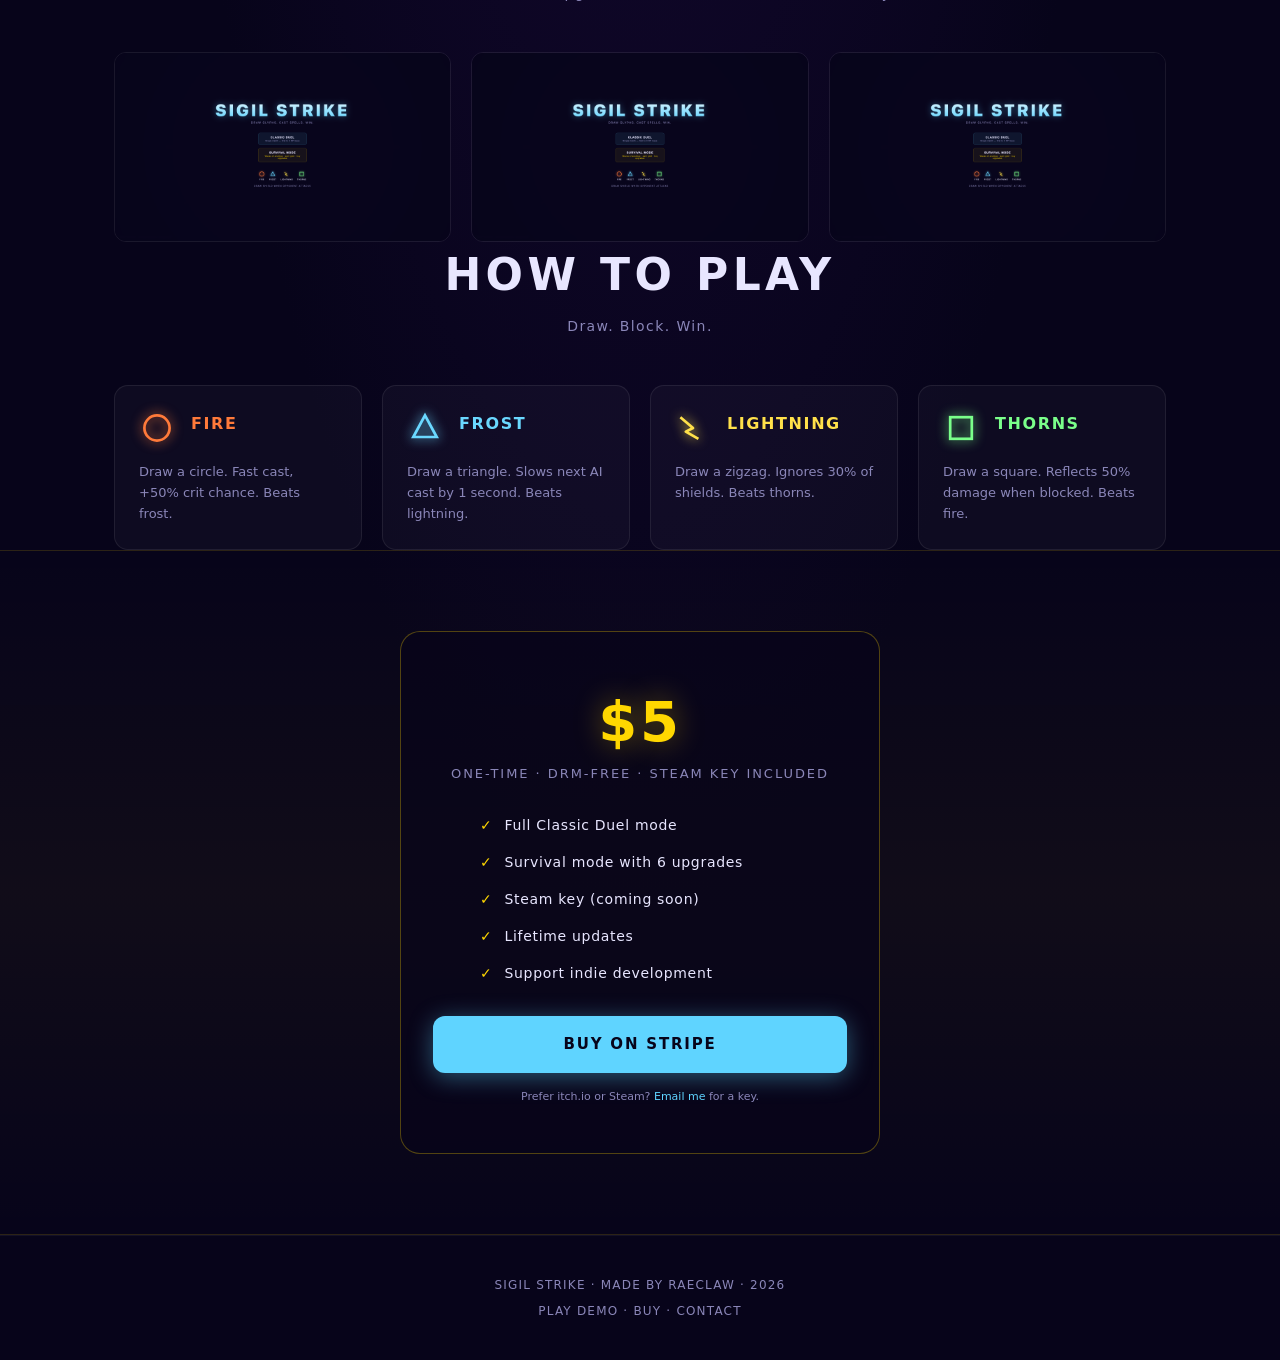
==== commit 2b5fd1fc: "Fix GitHub Pages root deployment" ====
--- a/index.html
+++ b/index.html
@@ -2,8 +2,13 @@
 <html lang="en">
 <head>
 <meta charset="utf-8" />
-<meta name="viewport" content="width=device-width,initial-scale=1,user-scalable=no" />
-<title>SIGIL STRIKE</title>
+<meta name="viewport" content="width=device-width,initial-scale=1" />
+<title>SIGIL STRIKE — Draw glyphs. Cast spells. Win.</title>
+<meta name="description" content="A wizard duel where you draw glyphs in real-time to cast spells. Click-and-drag shapes to attack; defend with a shield glyph when AI fires." />
+<meta property="og:title" content="SIGIL STRIKE" />
+<meta property="og:description" content="Draw glyphs in real-time to cast spells. 4 elements, survival mode, upgrades." />
+<meta property="og:image" content="landing/assets/library_logo.png" />
+<link rel="icon" href="landing/assets/library_logo.png" />
 <style>
   :root {
     --bg-0: #07041a;
@@ -20,1270 +25,411 @@
   }
   * { box-sizing: border-box; margin: 0; padding: 0; }
   html, body {
-    width: 100%; height: 100%; overflow: hidden;
-    background: #000;
+    background: var(--bg-0);
     color: var(--text);
     font-family: -apple-system, BlinkMacSystemFont, "Segoe UI", system-ui, sans-serif;
-    -webkit-user-select: none; user-select: none;
-    touch-action: none;
+    -webkit-font-smoothing: antialiased;
+    line-height: 1.5;
   }
   body {
-    display: flex; align-items: center; justify-content: center;
-    background: radial-gradient(ellipse at center, var(--bg-1) 0%, var(--bg-0) 70%);
-  }
-  #wrap {
+    background: radial-gradient(ellipse at top, var(--bg-1) 0%, var(--bg-0) 60%);
+    min-height: 100vh;
+    overflow-x: hidden;
+  }
+  a { color: var(--player); text-decoration: none; }
+  a:hover { text-decoration: underline; }
+
+  /* === Layout === */
+  .container { max-width: 1100px; margin: 0 auto; padding: 0 24px; }
+  section { padding: 80px 0; }
+  section.tight { padding: 48px 0; }
+
+  /* === Hero === */
+  .hero {
+    min-height: 90vh;
+    display: flex;
+    flex-direction: column;
+    align-items: center;
+    justify-content: center;
+    text-align: center;
+    padding: 60px 24px;
     position: relative;
-    width: 100vw; height: 100vh;
-    max-width: 100vw; max-height: 100vh;
-    overflow: hidden;
-  }
-  canvas#game {
-    position: absolute; inset: 0;
-    width: 100%; height: 100%;
-    display: block;
-    image-rendering: -webkit-optimize-contrast;
-  }
-  #hud {
+  }
+  .hero::before {
+    content: '';
     position: absolute;
-    top: 0; left: 0; right: 0;
-    padding: 16px 24px;
-    display: flex; justify-content: space-between; align-items: center;
+    inset: 0;
+    background: radial-gradient(circle at 50% 50%, rgba(95,212,255,0.08) 0%, transparent 60%);
     pointer-events: none;
-    z-index: 10;
-    font-size: 14px;
-    letter-spacing: 0.05em;
-    text-shadow: 0 0 8px rgba(0,0,0,0.8);
-  }
-  #hud-top {
-    display: flex; justify-content: space-between; align-items: flex-start;
-    pointer-events: none;
-    z-index: 10;
-    font-size: 13px;
-    letter-spacing: 0.05em;
-    text-shadow: 0 0 8px rgba(0,0,0,0.8);
-  }
-  #toast {
-    position: absolute;
-    top: 50%; left: 50%;
-    transform: translate(-50%, -50%);
-    pointer-events: none;
-    z-index: 15;
-    font-size: 24px;
-    font-weight: 700;
-    letter-spacing: 0.1em;
-    text-shadow: 0 0 20px currentColor;
-    opacity: 0;
-    transition: opacity 0.3s ease;
-  }
-  #toast.show { opacity: 1; }
-  #score {
-    position: absolute;
-    bottom: 16px; right: 24px;
-    color: var(--muted);
-    font-size: 12px;
-    letter-spacing: 0.1em;
-    pointer-events: none;
-    z-index: 10;
-  }
-  #footer {
-    position: absolute;
-    bottom: 16px; left: 24px;
-    color: var(--muted);
+  }
+  .hero .badge {
+    display: inline-block;
+    padding: 6px 14px;
+    border: 1px solid rgba(95,212,255,0.3);
+    border-radius: 100px;
     font-size: 11px;
-    letter-spacing: 0.1em;
-    pointer-events: none;
-    z-index: 10;
-    opacity: 0.6;
-  }
-
-  /* === OVERLAY SCREENS === */
-  .screen {
-    position: absolute; inset: 0;
-    display: flex; flex-direction: column;
-    align-items: center; justify-content: center;
-    text-align: center;
-    z-index: 30;
-    background: rgba(7, 4, 26, 0.92);
-    backdrop-filter: blur(4px);
-    transition: opacity 0.3s ease;
-    overflow-y: auto;
-    padding: 20px;
-  }
-  .screen.hidden { opacity: 0; pointer-events: none; }
-
-  .screen h1 {
-    font-size: clamp(40px, 8vw, 96px);
+    letter-spacing: 0.2em;
+    color: var(--player);
+    margin-bottom: 24px;
+  }
+  .hero h1 {
+    font-size: clamp(48px, 10vw, 120px);
     font-weight: 900;
-    letter-spacing: 0.15em;
-    background: linear-gradient(180deg, #fff 0%, var(--player) 100%);
+    letter-spacing: 0.12em;
+    background: linear-gradient(180deg, #fff 0%, var(--player) 50%, #4a8aff 100%);
     -webkit-background-clip: text;
     background-clip: text;
     color: transparent;
+    text-shadow: 0 0 80px rgba(95,212,255,0.3);
+    margin-bottom: 12px;
+  }
+  .hero .tagline {
+    font-size: clamp(18px, 2.4vw, 26px);
+    letter-spacing: 0.15em;
+    color: var(--muted);
     margin-bottom: 8px;
-    text-shadow: 0 0 40px rgba(95,212,255,0.4);
-  }
-  .screen h2 {
-    font-size: clamp(24px, 4vw, 48px);
-    font-weight: 800;
-    letter-spacing: 0.12em;
-    color: var(--text);
-    margin-bottom: 8px;
-  }
-  .screen .sub {
-    color: var(--muted);
-    font-size: 16px;
-    letter-spacing: 0.2em;
+  }
+  .hero .sub {
+    color: var(--muted);
+    font-size: 14px;
+    letter-spacing: 0.1em;
     margin-bottom: 40px;
-  }
-  .screen .prompt {
-    color: var(--player);
-    font-size: 20px;
-    letter-spacing: 0.1em;
-    animation: pulse 1.6s ease-in-out infinite;
-  }
-  @keyframes pulse {
-    0%, 100% { opacity: 0.5; }
-    50% { opacity: 1; }
-  }
-
-  /* Mode buttons */
-  .mode-btn {
-    display: block;
-    width: 280px;
-    padding: 16px 24px;
-    margin: 10px auto;
-    background: rgba(95,212,255,0.08);
-    border: 1px solid rgba(95,212,255,0.3);
+    max-width: 600px;
+  }
+  .cta-row {
+    display: flex;
+    gap: 16px;
+    flex-wrap: wrap;
+    justify-content: center;
+  }
+  .btn {
+    display: inline-block;
+    padding: 16px 36px;
     border-radius: 12px;
-    color: var(--text);
-    font-size: 16px;
-    font-weight: 700;
-    letter-spacing: 0.1em;
-    cursor: pointer;
-    transition: all 0.2s ease;
-  }
-  .mode-btn:hover {
-    background: rgba(95,212,255,0.18);
-    border-color: var(--player);
-    transform: translateY(-2px);
-    box-shadow: 0 4px 20px rgba(95,212,255,0.2);
-  }
-  .mode-btn .desc {
-    display: block;
-    font-size: 11px;
-    font-weight: 400;
-    color: var(--muted);
-    margin-top: 4px;
-    letter-spacing: 0.08em;
-  }
-  .mode-btn.gold {
-    border-color: rgba(255,215,0,0.4);
-    background: rgba(255,215,0,0.06);
-  }
-  .mode-btn.gold:hover {
-    background: rgba(255,215,0,0.15);
-    border-color: var(--gold);
-    box-shadow: 0 4px 20px rgba(255,215,0,0.2);
-  }
-  .mode-btn.gold .desc { color: rgba(255,215,0,0.7); }
-
-  /* Legend */
-  .legend {
-    margin-top: 40px;
-    display: flex; gap: 24px;
-    color: var(--muted);
-    font-size: 13px;
-    flex-wrap: wrap; justify-content: center;
-  }
-  .legend .glyph {
-    display: flex; flex-direction: column;
-    align-items: center; gap: 6px;
-  }
-  .legend .glyph svg {
-    width: 36px; height: 36px;
-    filter: drop-shadow(0 0 6px currentColor);
-  }
-  .legend .glyph span {
-    color: var(--text);
-    font-size: 11px;
-    letter-spacing: 0.1em;
-  }
-
-  /* Wave banner */
-  #wave-banner {
-    position: absolute;
-    top: 50%; left: 50%;
-    transform: translate(-50%, -50%);
-    z-index: 25;
-    pointer-events: none;
-    text-align: center;
-    opacity: 0;
-    transition: opacity 0.4s ease;
-  }
-  #wave-banner.show { opacity: 1; }
-  #wave-banner .wave-num {
-    font-size: clamp(48px, 10vw, 100px);
-    font-weight: 900;
-    letter-spacing: 0.1em;
-    color: var(--ai);
-    text-shadow: 0 0 40px rgba(255,90,122,0.6);
-  }
-  #wave-banner .wave-sub {
-    font-size: clamp(14px, 2.5vw, 20px);
-    letter-spacing: 0.2em;
-    color: var(--muted);
-    margin-top: 4px;
-  }
-
-  /* Upgrade screen */
-  #upgrade-screen {
-    overflow-y: auto;
-    justify-content: flex-start;
-    padding-top: 40px;
-  }
-  #upgrade-screen h2 {
-    color: var(--gold);
-    text-shadow: 0 0 30px rgba(255,215,0,0.4);
-    margin-bottom: 4px;
-  }
-  #upgrade-screen .gold-display {
-    font-size: 28px;
-    font-weight: 900;
-    color: var(--gold);
-    letter-spacing: 0.1em;
-    margin-bottom: 8px;
-    text-shadow: 0 0 20px rgba(255,215,0,0.5);
-  }
-  #upgrade-screen .wave-info {
-    color: var(--muted);
-    font-size: 13px;
-    letter-spacing: 0.15em;
-    margin-bottom: 30px;
-  }
-  .upgrade-grid {
-    display: grid;
-    grid-template-columns: repeat(auto-fit, minmax(240px, 1fr));
-    gap: 14px;
-    width: 100%;
-    max-width: 700px;
-    margin-bottom: 30px;
-  }
-  .upgrade-card {
-    background: rgba(255,255,255,0.04);
-    border: 1px solid rgba(255,255,255,0.1);
-    border-radius: 14px;
-    padding: 16px 18px;
-    text-align: left;
-    cursor: pointer;
-    transition: all 0.2s ease;
-    position: relative;
-    overflow: hidden;
-  }
-  .upgrade-card:hover:not(.maxed):not(.locked) {
-    background: rgba(255,215,0,0.08);
-    border-color: rgba(255,215,0,0.4);
-    transform: translateY(-2px);
-  }
-  .upgrade-card.maxed {
-    opacity: 0.5;
-    cursor: default;
-  }
-  .upgrade-card.locked {
-    opacity: 0.4;
-    cursor: not-allowed;
-  }
-  .upgrade-card .u-name {
-    font-size: 14px;
-    font-weight: 700;
-    letter-spacing: 0.08em;
-    color: var(--text);
-    margin-bottom: 4px;
-  }
-  .upgrade-card .u-desc {
-    font-size: 11px;
-    color: var(--muted);
-    letter-spacing: 0.05em;
-    line-height: 1.5;
-    margin-bottom: 10px;
-  }
-  .upgrade-card .u-meta {
-    display: flex; justify-content: space-between; align-items: center;
-  }
-  .upgrade-card .u-cost {
-    font-size: 13px;
-    font-weight: 700;
-    color: var(--gold);
-    letter-spacing: 0.08em;
-  }
-  .upgrade-card .u-level {
-    font-size: 11px;
-    color: var(--muted);
-    letter-spacing: 0.08em;
-  }
-  .upgrade-card .u-bar {
-    height: 3px;
-    background: rgba(255,255,255,0.1);
-    border-radius: 2px;
-    margin-top: 8px;
-    overflow: hidden;
-  }
-  .upgrade-card .u-bar-fill {
-    height: 100%;
-    background: var(--gold);
-    border-radius: 2px;
-    transition: width 0.3s ease;
-  }
-  .continue-btn {
-    padding: 14px 40px;
-    background: rgba(122,255,138,0.15);
-    border: 1px solid rgba(122,255,138,0.5);
-    border-radius: 12px;
-    color: #7aff8a;
     font-size: 15px;
     font-weight: 700;
     letter-spacing: 0.12em;
+    text-transform: uppercase;
     cursor: pointer;
     transition: all 0.2s ease;
-    margin-top: 10px;
-  }
-  .continue-btn:hover {
-    background: rgba(122,255,138,0.25);
+    border: 1px solid transparent;
+  }
+  .btn-primary {
+    background: var(--player);
+    color: var(--bg-0);
+    box-shadow: 0 4px 24px rgba(95,212,255,0.4);
+  }
+  .btn-primary:hover {
     transform: translateY(-2px);
-    box-shadow: 0 4px 20px rgba(122,255,138,0.2);
-  }
-
-  /* Game over survival */
-  #gameover-screen .stats-grid {
+    box-shadow: 0 8px 32px rgba(95,212,255,0.6);
+    text-decoration: none;
+  }
+  .btn-secondary {
+    background: transparent;
+    border-color: rgba(255,255,255,0.2);
+    color: var(--text);
+  }
+  .btn-secondary:hover {
+    border-color: var(--player);
+    background: rgba(95,212,255,0.08);
+    text-decoration: none;
+  }
+
+  /* === Game iframe === */
+  .play-section {
+    padding: 0 0 80px;
+  }
+  .play-frame {
+    position: relative;
+    width: 100%;
+    aspect-ratio: 16/9;
+    max-height: 70vh;
+    background: #000;
+    border: 1px solid rgba(95,212,255,0.2);
+    border-radius: 16px;
+    overflow: hidden;
+    box-shadow: 0 8px 60px rgba(95,212,255,0.15);
+  }
+  .play-frame iframe {
+    width: 100%;
+    height: 100%;
+    border: 0;
+    display: block;
+  }
+  .play-frame .play-overlay {
+    position: absolute;
+    inset: 0;
+    display: flex;
+    align-items: center;
+    justify-content: center;
+    background: rgba(7,4,26,0.85);
+    backdrop-filter: blur(8px);
+    transition: opacity 0.3s ease;
+  }
+  .play-frame .play-overlay.hidden { opacity: 0; pointer-events: none; }
+  .play-frame .play-overlay .play-btn {
+    width: 96px; height: 96px;
+    border-radius: 50%;
+    background: var(--player);
+    color: var(--bg-0);
+    border: 0;
+    font-size: 32px;
+    cursor: pointer;
+    box-shadow: 0 4px 30px rgba(95,212,255,0.6);
+    transition: transform 0.2s ease;
+  }
+  .play-frame .play-overlay .play-btn:hover { transform: scale(1.08); }
+
+  /* === Screenshots === */
+  .section-title {
+    text-align: center;
+    margin-bottom: 48px;
+  }
+  .section-title h2 {
+    font-size: clamp(28px, 4vw, 44px);
+    font-weight: 800;
+    letter-spacing: 0.1em;
+    margin-bottom: 8px;
+  }
+  .section-title p {
+    color: var(--muted);
+    letter-spacing: 0.1em;
+    font-size: 14px;
+  }
+  .screenshots {
     display: grid;
-    grid-template-columns: repeat(2, 1fr);
-    gap: 12px;
-    margin: 20px 0 30px;
-    max-width: 400px;
-  }
-  #gameover-screen .stat-box {
-    background: rgba(255,255,255,0.05);
-    border: 1px solid rgba(255,255,255,0.1);
-    border-radius: 10px;
-    padding: 14px;
-  }
-  #gameover-screen .stat-box .val {
-    font-size: 28px;
+    grid-template-columns: repeat(auto-fit, minmax(280px, 1fr));
+    gap: 20px;
+  }
+  .screenshots img {
+    width: 100%;
+    border-radius: 12px;
+    border: 1px solid rgba(255,255,255,0.08);
+    transition: transform 0.3s ease;
+  }
+  .screenshots img:hover { transform: scale(1.02); }
+
+  /* === Features === */
+  .features {
+    display: grid;
+    grid-template-columns: repeat(auto-fit, minmax(220px, 1fr));
+    gap: 20px;
+  }
+  .feature {
+    padding: 24px;
+    background: rgba(255,255,255,0.03);
+    border: 1px solid rgba(255,255,255,0.08);
+    border-radius: 14px;
+  }
+  .feature .glyph-row {
+    display: flex;
+    gap: 16px;
+    margin-bottom: 16px;
+    align-items: center;
+  }
+  .feature h3 {
+    font-size: 16px;
+    letter-spacing: 0.1em;
+    margin-bottom: 8px;
+  }
+  .feature p {
+    color: var(--muted);
+    font-size: 13px;
+    line-height: 1.6;
+  }
+  .feature .glyph {
+    width: 36px; height: 36px;
+    filter: drop-shadow(0 0 6px currentColor);
+  }
+  .feature.fire { color: var(--fire); }
+  .feature.frost { color: var(--frost); }
+  .feature.lightning { color: var(--lightning); }
+  .feature.thorns { color: var(--thorns); }
+
+  /* === Buy section === */
+  .buy-section {
+    background: linear-gradient(180deg, transparent 0%, rgba(255,215,0,0.04) 50%, transparent 100%);
+    border-top: 1px solid rgba(255,215,0,0.15);
+    border-bottom: 1px solid rgba(255,215,0,0.15);
+  }
+  .buy-card {
+    max-width: 480px;
+    margin: 0 auto;
+    text-align: center;
+    padding: 48px 32px;
+    background: rgba(7,4,26,0.6);
+    border: 1px solid rgba(255,215,0,0.3);
+    border-radius: 20px;
+  }
+  .buy-card .price {
+    font-size: 56px;
     font-weight: 900;
-    color: var(--player);
+    color: var(--gold);
     letter-spacing: 0.05em;
-  }
-  #gameover-screen .stat-box .lbl {
-    font-size: 10px;
-    color: var(--muted);
+    text-shadow: 0 0 30px rgba(255,215,0,0.4);
+  }
+  .buy-card .price-note {
+    color: var(--muted);
+    font-size: 13px;
     letter-spacing: 0.15em;
-    margin-top: 2px;
-  }
+    margin-bottom: 24px;
+  }
+  .buy-card ul {
+    list-style: none;
+    text-align: left;
+    margin: 24px auto;
+    max-width: 320px;
+  }
+  .buy-card li {
+    padding: 8px 0;
+    color: var(--text);
+    font-size: 14px;
+    letter-spacing: 0.05em;
+  }
+  .buy-card li::before {
+    content: '✓';
+    color: var(--gold);
+    font-weight: 700;
+    margin-right: 12px;
+  }
+
+  /* === Footer === */
+  footer {
+    padding: 40px 0;
+    text-align: center;
+    color: var(--muted);
+    font-size: 12px;
+    letter-spacing: 0.1em;
+    border-top: 1px solid rgba(255,255,255,0.05);
+  }
+  footer a { color: var(--muted); }
+  footer a:hover { color: var(--player); }
 </style>
 </head>
 <body>
-<div id="wrap">
-  <canvas id="game"></canvas>
-
-  <!-- HUD (in-game) -->
-  <div id="hud-top">
-    <div id="player-bar">
-      <div style="color:var(--player);font-weight:700;letter-spacing:0.15em;margin-bottom:4px;">PLAYER</div>
-      <div style="display:flex;flex-direction:column;gap:4px;width:200px;">
-        <div style="height:14px;background:rgba(255,255,255,0.08);border-radius:7px;overflow:hidden;">
-          <div id="player-hp" style="height:100%;background:linear-gradient(90deg,#ff4a6a,#7aff8a);width:100%;transition:width 0.2s;"></div>
-        </div>
-        <div style="height:8px;background:rgba(255,255,255,0.08);border-radius:4px;overflow:hidden;">
-          <div id="player-mp" style="height:100%;background:linear-gradient(90deg,#4a8aff,#5fd4ff);width:50%;transition:width 0.1s;"></div>
-        </div>
+
+<!-- Hero -->
+<header class="hero">
+  <div class="badge">FREE DEMO · PAY WHAT YOU WANT</div>
+  <h1>SIGIL STRIKE</h1>
+  <div class="tagline">DRAW GLYPHS · CAST SPELLS · WIN THE DUEL</div>
+  <p class="sub">A wizard duel where you <strong>draw glyphs in real-time</strong> to cast spells.
+    Circle for fire. Triangle for frost. Zigzag for lightning. Square for thorns.
+    Draw a circle to shield when the AI telegraphs an attack.</p>
+  <div class="cta-row">
+    <a href="#play" class="btn btn-primary">PLAY NOW</a>
+    <a href="#buy" class="btn btn-secondary">GET FULL VERSION</a>
+  </div>
+</header>
+
+<!-- Play -->
+<section id="play" class="play-section container">
+  <div class="play-frame">
+    <iframe src="game/index.html" allow="autoplay; fullscreen" title="SIGIL STRIKE playable demo"></iframe>
+    <div class="play-overlay" id="play-overlay">
+      <button class="play-btn" id="play-btn" aria-label="Start game">▶</button>
+    </div>
+  </div>
+</section>
+
+<!-- Screenshots -->
+<section class="container">
+  <div class="section-title">
+    <h2>FOUR ELEMENTS · ENDLESS RUNS</h2>
+    <p>Survival mode with upgrades · Classic duel · Mobile-friendly</p>
+  </div>
+  <div class="screenshots">
+    <img src="landing/assets/screenshot_1.png" alt="Gameplay screenshot" />
+    <img src="landing/assets/screenshot_2.png" alt="Gameplay screenshot" />
+    <img src="landing/assets/screenshot_3.png" alt="Gameplay screenshot" />
+  </div>
+</section>
+
+<!-- Features -->
+<section class="container">
+  <div class="section-title">
+    <h2>HOW TO PLAY</h2>
+    <p>Draw. Block. Win.</p>
+  </div>
+  <div class="features">
+    <div class="feature fire">
+      <div class="glyph-row">
+        <svg class="glyph" viewBox="-20 -20 40 40"><circle cx="0" cy="0" r="14" fill="none" stroke="currentColor" stroke-width="3"/></svg>
+        <h3>FIRE</h3>
       </div>
-    </div>
-    <div id="wave-display" style="color:var(--muted);font-size:12px;letter-spacing:0.15em;opacity:0;"></div>
-    <div id="ai-bar" style="text-align:right;">
-      <div style="color:var(--ai);font-weight:700;letter-spacing:0.15em;margin-bottom:4px;">OPPONENT</div>
-      <div style="display:flex;flex-direction:column;gap:4px;width:200px;margin-left:auto;">
-        <div style="height:14px;background:rgba(255,255,255,0.08);border-radius:7px;overflow:hidden;">
-          <div id="ai-hp" style="height:100%;background:linear-gradient(90deg,#ff4a6a,#7aff8a);width:100%;transition:width 0.2s;"></div>
-        </div>
+      <p>Draw a circle. Fast cast, +50% crit chance. Beats frost.</p>
+    </div>
+    <div class="feature frost">
+      <div class="glyph-row">
+        <svg class="glyph" viewBox="-20 -20 40 40"><polygon points="0,-14 13,10 -13,10" fill="none" stroke="currentColor" stroke-width="3"/></svg>
+        <h3>FROST</h3>
       </div>
-    </div>
-  </div>
-
-  <div id="toast"></div>
-  <div id="wave-banner">
-    <div class="wave-num" id="wave-num-text"></div>
-    <div class="wave-sub" id="wave-sub-text"></div>
-  </div>
-  <div id="score">SCORE: <span id="score-val">0</span></div>
-  <div id="footer">DRAW GLYPHS TO CAST · CIRCLE ALSO BLOCKS INCOMING · R=RESTART</div>
-
-  <!-- MENU SCREEN -->
-  <div id="menu-screen" class="screen">
-    <h1>SIGIL STRIKE</h1>
-    <div class="sub">DRAW GLYPHS. CAST SPELLS. WIN.</div>
-    <button class="mode-btn" id="btn-classic">
-      CLASSIC DUEL
-      <span class="desc">Single match — first to 0 HP loses</span>
-    </button>
-    <button class="mode-btn gold" id="btn-survival">
-      SURVIVAL MODE
-      <span class="desc">Waves of enemies · earn gold · buy upgrades</span>
-    </button>
-    <div class="legend">
-      <div class="glyph" style="color:var(--fire)">
-        <svg viewBox="-20 -20 40 40"><circle cx="0" cy="0" r="14" fill="none" stroke="currentColor" stroke-width="3"/></svg>
-        <span>FIRE</span>
+      <p>Draw a triangle. Slows next AI cast by 1 second. Beats lightning.</p>
+    </div>
+    <div class="feature lightning">
+      <div class="glyph-row">
+        <svg class="glyph" viewBox="-20 -20 40 40"><polyline points="-14,-12 0,0 -8,4 6,12" fill="none" stroke="currentColor" stroke-width="3" stroke-linejoin="round"/></svg>
+        <h3>LIGHTNING</h3>
       </div>
-      <div class="glyph" style="color:var(--frost)">
-        <svg viewBox="-20 -20 40 40"><polygon points="0,-14 13,10 -13,10" fill="none" stroke="currentColor" stroke-width="3"/></svg>
-        <span>FROST</span>
+      <p>Draw a zigzag. Ignores 30% of shields. Beats thorns.</p>
+    </div>
+    <div class="feature thorns">
+      <div class="glyph-row">
+        <svg class="glyph" viewBox="-20 -20 40 40"><rect x="-12" y="-12" width="24" height="24" fill="none" stroke="currentColor" stroke-width="3"/></svg>
+        <h3>THORNS</h3>
       </div>
-      <div class="glyph" style="color:var(--lightning)">
-        <svg viewBox="-20 -20 40 40"><polyline points="-14,-12 0,0 -8,4 6,12" fill="none" stroke="currentColor" stroke-width="3" stroke-linejoin="round"/></svg>
-        <span>LIGHTNING</span>
-      </div>
-      <div class="glyph" style="color:var(--thorns)">
-        <svg viewBox="-20 -20 40 40"><rect x="-12" y="-12" width="24" height="24" fill="none" stroke="currentColor" stroke-width="3"/></svg>
-        <span>THORNS</span>
-      </div>
-    </div>
-    <div class="sub" style="margin-top:24px;font-size:12px;">DRAW SHIELD WHEN OPPONENT ATTACKS</div>
-  </div>
-
-  <!-- UPGRADE SCREEN -->
-  <div id="upgrade-screen" class="screen hidden">
-    <h2>UPGRADES</h2>
-    <div class="gold-display" id="upgrade-gold">◆ 0</div>
-    <div class="wave-info" id="upgrade-wave-info">WAVE 1 COMPLETE</div>
-    <div class="upgrade-grid" id="upgrade-grid"></div>
-    <button class="continue-btn" id="btn-continue">CONTINUE</button>
-  </div>
-
-  <!-- WAVE CLEAR SCREEN -->
-  <div id="waveclear-screen" class="screen hidden">
-    <h2 style="color:#7aff8a;">WAVE <span id="wc-wave">1</span> CLEAR</h2>
-    <div class="sub" id="wc-gold-earned" style="color:var(--gold);font-size:20px;letter-spacing:0.15em;">+0 GOLD</div>
-    <div class="sub" id="wc-time" style="margin-top:8px;">Time: 0.0s</div>
-    <button class="continue-btn" id="btn-to-upgrades">BUY UPGRADES</button>
-    <button class="continue-btn" id="btn-next-wave" style="background:rgba(95,212,255,0.08);border-color:rgba(95,212,255,0.3);color:var(--player);margin-top:8px;">NEXT WAVE</button>
-  </div>
-
-  <!-- GAME OVER SCREEN -->
-  <div id="gameover-screen" class="screen hidden">
-    <h2 style="color:var(--ai);" id="go-title">DEFEAT</h2>
-    <div class="stats-grid" id="go-stats"></div>
-    <button class="mode-btn gold" id="btn-retry-survival">PLAY AGAIN</button>
-    <button class="mode-btn" id="btn-menu-from-go">MAIN MENU</button>
-  </div>
-
-</div>
+      <p>Draw a square. Reflects 50% damage when blocked. Beats fire.</p>
+    </div>
+  </div>
+</section>
+
+<!-- Buy -->
+<section id="buy" class="buy-section">
+  <div class="container">
+    <div class="buy-card">
+      <div class="price">$5</div>
+      <div class="price-note">ONE-TIME · DRM-FREE · STEAM KEY INCLUDED</div>
+      <ul>
+        <li>Full Classic Duel mode</li>
+        <li>Survival mode with 6 upgrades</li>
+        <li>Steam key (coming soon)</li>
+        <li>Lifetime updates</li>
+        <li>Support indie development</li>
+      </ul>
+      <a href="https://buy.stripe.com/REPLACE_WITH_YOUR_STRIPE_LINK"
+         class="btn btn-primary" style="width:100%;text-align:center;">
+        BUY ON STRIPE
+      </a>
+      <p style="margin-top:16px;font-size:11px;color:var(--muted);">
+        Prefer itch.io or Steam? <a href="mailto:hello@raeclaw.dev">Email me</a> for a key.
+      </p>
+    </div>
+  </div>
+</section>
+
+<!-- Footer -->
+<footer>
+  <div class="container">
+    <p>SIGIL STRIKE · MADE BY RAECLAW · 2026</p>
+    <p style="margin-top:8px;">
+      <a href="game/index.html">PLAY DEMO</a> ·
+      <a href="#buy">BUY</a> ·
+      <a href="mailto:hello@raeclaw.dev">CONTACT</a>
+    </p>
+  </div>
+</footer>
+
 <script>
-(() => {
-  'use strict';
-
-  // === Canvas setup ===
-  const canvas = document.getElementById('game');
-  const ctx = canvas.getContext('2d');
-  let W = 0, H = 0, DPR = 1;
-  function resize() {
-    DPR = Math.min(window.devicePixelRatio || 1, 2);
-    W = window.innerWidth;
-    H = window.innerHeight;
-    canvas.width = W * DPR;
-    canvas.height = H * DPR;
-    canvas.style.width = W + 'px';
-    canvas.style.height = H + 'px';
-    ctx.setTransform(DPR, 0, 0, DPR, 0, 0);
-  }
-  window.addEventListener('resize', resize);
-  resize();
-
-  // === Game state ===
-  const STATE = { MENU: 'menu', PLAYING: 'playing', GAME_OVER: 'game_over' };
-  const MODE  = { CLASSIC: 'classic', SURVIVAL: 'survival' };
-
-  // Upgrade definitions
-  const UPGRADES = {
-    maxHp:   { name: 'VITALITY',      desc: '+20 max HP',                   maxLevel: 5, baseCost: 15, icon: '❤' },
-    manaRegen: { name: 'ARCANE FLOW',  desc: '+3 mana per second',           maxLevel: 5, baseCost: 20, icon: '✦' },
-    spellDmg:  { name: 'POWER SURGE',  desc: '+15% spell damage',            maxLevel: 5, baseCost: 25, icon: '⚡' },
-    shieldDur: { name: 'FORTIFY',      desc: '+0.5s shield duration',       maxLevel: 4, baseCost: 18, icon: '◯' },
-    startMana: { name: 'RESERVOIR',    desc: '+15 starting mana',            maxLevel: 4, baseCost: 15, icon: '◈' },
-    armor:     { name: 'ARMOR',        desc: '-10% damage taken',             maxLevel: 4, baseCost: 30, icon: '◈' },
-  };
-
-  function makeUpgrades() {
-    return { maxHp: 0, manaRegen: 0, spellDmg: 0, shieldDur: 0, startMana: 0, armor: 0 };
-  }
-
-  function getUpgradeCost(key, level) {
-    return Math.floor(UPGRADES[key].baseCost * Math.pow(1.6, level));
-  }
-
-  // Computed stats from upgrades
-  function getPlayerStats(ups) {
-    return {
-      hpMax:     100 + ups.maxHp * 20,
-      manaRegen: 6   + ups.manaRegen * 3,
-      spellDmg:  1   + ups.spellDmg * 0.15,
-      shieldDur: 1.5 + ups.shieldDur * 0.5,
-      startMana: 50  + ups.startMana * 15,
-      armor:     ups.armor * 0.10,
-    };
-  }
-
-  let game = null;
-
-  function createGame(mode) {
-    return {
-      mode,
-      state: STATE.MENU,
-      player: { hp: 100, hpMax: 100, mana: 50, manaMax: 100, x: 0, y: 0, shieldTimer: 0, hitFlash: 0 },
-      ai:     { hp: 100, hpMax: 100, x: 0, y: 0, castTimer: 0, castInterval: 2.5, casting: null, hitFlash: 0, shake: 0 },
-      projectiles: [],
-      particles: [],
-      drawing: false,
-      drawPath: [],
-      drawStart: 0,
-      score: 0,
-      timeAlive: 0,
-      lastCastTime: 0,
-      arenaFlash: 0,
-      bgStars: [],
-      // Survival-specific
-      wave: 0,
-      lives: 3,
-      gold: 0,
-      upgrades: makeUpgrades(),
-      waveEnemyHp: 100,
-      waveEnemiesDefeated: 0,
-      waveStartTime: 0,
-    };
-  }
-
-  // === Element definitions ===
-  const ELEMENTS = {
-    fire:      { name: 'FIRE',      color: '#ff7a3a', glyph: 'circle',    damage: 12, cost: 10, speed: 700,  trait: 'crit' },
-    frost:     { name: 'FROST',     color: '#6ad8ff', glyph: 'triangle',  damage: 14, cost: 12, speed: 500,  trait: 'slow' },
-    lightning: { name: 'LIGHTNING', color: '#ffe14a', glyph: 'zigzag',    damage: 10, cost: 14, speed: 1100, trait: 'pierce' },
-    thorns:    { name: 'THORNS',    color: '#7aff8a', glyph: 'square',    damage: 8,  cost: 8,  speed: 800,  trait: 'reflect' },
-  };
-  const ADV = { fire: 'frost', frost: 'lightning', lightning: 'thorns', thorns: 'fire' };
-  const SHAPE_TO_ELEMENT = {
-    circle:   'fire',
-    triangle: 'frost',
-    zigzag:   'lightning',
-    square:   'thorns',
-  };
-
-  // === Background stars ===
-  game = createGame(MODE.CLASSIC);
-  for (let i = 0; i < 60; i++) {
-    game.bgStars.push({ x: Math.random(), y: Math.random(), r: Math.random() * 1.2 + 0.3, tw: Math.random() * Math.PI * 2 });
-  }
-
-  // === Arena positions ===
-  function placeArena() {
-    if (!game) return;
-    game.player.x = W * 0.22;
-    game.player.y = H * 0.5;
-    game.ai.x     = W * 0.78;
-    game.ai.y     = H * 0.5;
-  }
-  placeArena();
-  window.addEventListener('resize', placeArena);
-
-  // === Glyph recognition ===
-  function simplifyPath(points, tolerance = 12) {
-    if (points.length < 3) return points;
-    const out = [points[0]];
-    for (let i = 1; i < points.length - 1; i++) {
-      const last = out[out.length - 1];
-      if (Math.hypot(points[i].x - last.x, points[i].y - last.y) >= tolerance) out.push(points[i]);
-    }
-    const tail = points[points.length - 1];
-    if (Math.hypot(tail.x - out[out.length - 1].x, tail.y - out[out.length - 1].y) >= tolerance) out.push(tail);
-    return out;
-  }
-
-  function classifyGlyph(rawPoints) {
-    const points = simplifyPath(rawPoints, 12);
-    if (!points || points.length < 4) return null;
-    let minX = Infinity, maxX = -Infinity, minY = Infinity, maxY = -Infinity;
-    for (const p of points) { minX = Math.min(minX, p.x); maxX = Math.max(maxX, p.x); minY = Math.min(minY, p.y); maxY = Math.max(maxY, p.y); }
-    const w = maxX - minX, h = maxY - minY;
-    const diag = Math.hypot(w, h);
-    if (diag < 30) return null;
-    let pathLen = 0;
-    for (let i = 1; i < points.length; i++) pathLen += Math.hypot(points[i].x - points[i-1].x, points[i].y - points[i-1].y);
-    if (pathLen < 60) return null;
-    const start = points[0], end = points[points.length - 1];
-    const closed = Math.hypot(end.x - start.x, end.y - start.y) < diag * 0.45;
-    const aspect = w / Math.max(h, 1);
-    const dirs = [];
-    for (let i = 2; i < points.length; i++) {
-      const v1x = points[i-1].x - points[i-2].x, v1y = points[i-1].y - points[i-2].y;
-      const v2x = points[i].x - points[i-1].x,   v2y = points[i].y - points[i-1].y;
-      let diff = Math.atan2(v2y, v2x) - Math.atan2(v1y, v1x);
-      while (diff > Math.PI) diff -= 2 * Math.PI; while (diff < -Math.PI) diff += 2 * Math.PI;
-      dirs.push(diff);
-    }
-    let sideChanges = 0, prevSide = 0;
-    for (const d of dirs) { const s = Math.sign(d); if (s !== 0 && prevSide !== 0 && s !== prevSide) sideChanges++; if (s !== 0) prevSide = s; }
-    let corners = 0; for (const d of dirs) if (Math.abs(d) > 0.8) corners++;
-    const straightness = pathLen / Math.max(diag, 1);
-    const scores = {
-      circle:   closed * Math.max(0, 1 - corners / 5) * Math.max(0, 1 - Math.abs(aspect - 1) * 0.4) * Math.min(1, straightness / 2.0),
-      triangle: closed * (corners >= 2 && corners <= 4 ? 1 : 0.3) * Math.max(0, 1 - Math.abs(aspect - 1) * 0.5) * Math.max(0, 1 - (straightness - 2.0) * 0.3),
-      square:   closed * (corners >= 3 && corners <= 5 ? 1 : 0.3) * Math.max(0, 1 - Math.abs(aspect - 1) * 0.5) * Math.max(0, 1 - (straightness - 2.5) * 0.3),
-      zigzag:   (closed ? 0.15 : 0.85) * (sideChanges >= 3 ? 1 : 0.4) * Math.max(0.3, 1 - Math.max(0, straightness - 5) * 0.1),
-    };
-    let best = null, bestScore = 0.30;
-    for (const k in scores) { if (scores[k] > bestScore) { bestScore = scores[k]; best = k; } }
-    return best;
-  }
-
-  // === Audio ===
-  let audioCtx = null;
-  function initAudio() {
-    if (!audioCtx) audioCtx = new AudioContext();
-    if (audioCtx.state === 'suspended') audioCtx.resume();
-  }
-  function playSound(type) {
-    if (!audioCtx) return;
-    const t = audioCtx.currentTime;
-    const osc = audioCtx.createOscillator();
-    const gain = audioCtx.createGain();
-    osc.connect(gain); gain.connect(audioCtx.destination);
-    if (type === 'cast') {
-      osc.type = 'sine';
-      osc.frequency.setValueAtTime(600, t);
-      osc.frequency.exponentialRampToValueAtTime(1200, t + 0.15);
-      gain.gain.setValueAtTime(0.15, t);
-      gain.gain.exponentialRampToValueAtTime(0.01, t + 0.15);
-      osc.start(t); osc.stop(t + 0.15);
-    } else if (type === 'hit') {
-      osc.type = 'sawtooth';
-      osc.frequency.setValueAtTime(150, t);
-      osc.frequency.exponentialRampToValueAtTime(40, t + 0.2);
-      gain.gain.setValueAtTime(0.2, t);
-      gain.gain.exponentialRampToValueAtTime(0.01, t + 0.2);
-      osc.start(t); osc.stop(t + 0.2);
-    } else if (type === 'shield') {
-      osc.type = 'square';
-      osc.frequency.setValueAtTime(400, t);
-      osc.frequency.linearRampToValueAtTime(800, t + 0.2);
-      gain.gain.setValueAtTime(0.1, t);
-      gain.gain.linearRampToValueAtTime(0.01, t + 0.2);
-      osc.start(t); osc.stop(t + 0.2);
-    } else if (type === 'waveclear') {
-      osc.type = 'sine';
-      osc.frequency.setValueAtTime(400, t);
-      osc.frequency.setValueAtTime(600, t + 0.1);
-      osc.frequency.setValueAtTime(800, t + 0.2);
-      gain.gain.setValueAtTime(0.2, t);
-      gain.gain.exponentialRampToValueAtTime(0.01, t + 0.4);
-      osc.start(t); osc.stop(t + 0.4);
-    }
-  }
-
-  // === Particles ===
-  function burst(x, y, color, count = 20, speed = 200) {
-    for (let i = 0; i < count; i++) {
-      const a = Math.random() * Math.PI * 2, s = speed * (0.4 + Math.random() * 0.6);
-      game.particles.push({ x, y, vx: Math.cos(a) * s, vy: Math.sin(a) * s, life: 0.6 + Math.random() * 0.4, maxLife: 1.0, color, size: 2 + Math.random() * 3 });
-    }
-  }
-
-  function showToast(text, color = '#fff', duration = 1200) {
-    const t = document.getElementById('toast');
-    t.textContent = text; t.style.color = color; t.classList.add('show');
-    clearTimeout(showToast._t);
-    showToast._t = setTimeout(() => t.classList.remove('show'), duration);
-  }
-
-  // === Projectiles ===
-  function spawnProjectile(fromX, fromY, toX, toY, element, fromAI = false, speed = 600) {
-    const dx = toX - fromX, dy = toY - fromY;
-    const dist = Math.hypot(dx, dy);
-    game.projectiles.push({ x: fromX, y: fromY, vx: (dx/dist)*speed, vy: (dy/dist)*speed, element, color: ELEMENTS[element].color, fromAI, life: 3.0, size: 8 + Math.random()*4, trail: [] });
-  }
-
-  // === Get wave AI parameters ===
-  function getWaveParams(wave) {
-    const baseHp     = 100 + (wave - 1) * 25;
-    const baseInterval = Math.max(1.0, 2.5 - (wave - 1) * 0.15);
-    const aiSpeed    = 0.85 + (wave - 1) * 0.04;
-    const enemiesToDefeat = Math.min(1 + Math.floor((wave - 1) / 2), 5);
-    return { baseHp, baseInterval, aiSpeed, enemiesToDefeat };
-  }
-
-  // === Game start/restart ===
-  function startGame(mode) {
-    game.state = STATE.PLAYING;
-    game.mode   = mode;
-
-    const stats = getPlayerStats(game.upgrades);
-    game.player.hpMax = stats.hpMax;
-    game.player.manaMax = 100;
-    game.player.hp   = stats.hpMax;
-    game.player.mana = stats.startMana;
-    game.player.shieldTimer = 0;
-    game.player.hitFlash = 0;
-    game.ai.hp = mode === MODE.SURVIVAL ? getWaveParams(game.wave || 1).baseHp : 100;
-    game.ai.hpMax = game.ai.hp;
-    game.ai.castTimer = mode === MODE.SURVIVAL ? 2.0 : 2.0;
-    game.ai.castInterval = mode === MODE.SURVIVAL ? getWaveParams(game.wave || 1).baseInterval : 2.5;
-    game.ai.casting = null;
-    game.ai.hitFlash = 0;
-    game.ai.shake = 0;
-    game.projectiles = [];
-    game.particles = [];
-    game.score = 0;
-    game.timeAlive = 0;
-    game.arenaFlash = 0;
-    game.lastCastTime = 0;
-    if (mode === MODE.SURVIVAL) {
-      game.waveStartTime = performance.now();
-    }
-    document.getElementById('menu-screen').classList.add('hidden');
-    document.getElementById('upgrade-screen').classList.add('hidden');
-    document.getElementById('waveclear-screen').classList.add('hidden');
-    document.getElementById('gameover-screen').classList.add('hidden');
-    document.getElementById('wave-display').style.opacity = mode === MODE.SURVIVAL ? '1' : '0';
-    document.getElementById('score').style.display = 'block';
-
-    if (mode === MODE.SURVIVAL && game.wave === 0) {
-      game.wave = 1;
-      game.lives = 3;
-      game.gold  = 0;
-      game.upgrades = makeUpgrades();
-      showWaveBanner(game.wave);
-    }
-    updateHUD();
-  }
-
-  function startWave(waveNum) {
-    game.wave = waveNum;
-    const { baseHp, baseInterval, aiSpeed } = getWaveParams(waveNum);
-    game.ai.hp = baseHp;
-    game.ai.hpMax = baseHp;
-    game.ai.castInterval = baseInterval;
-    game.ai.castTimer = 2.0;
-    game.ai.casting = null;
-    game.ai.hitFlash = 0;
-    game.ai.shake = 0;
-    game.projectiles = [];
-    game.particles = [];
-    game.waveStartTime = performance.now();
-    game.waveEnemiesDefeated = 0;
-    showWaveBanner(waveNum);
-    updateHUD();
-  }
-
-  function showWaveBanner(wave) {
-    const b = document.getElementById('wave-banner');
-    document.getElementById('wave-num-text').textContent = `WAVE ${wave}`;
-    document.getElementById('wave-sub-text').textContent = getWaveParams(wave).enemiesToDefeat > 1
-      ? `${getWaveParams(wave).enemiesToDefeat} OPPONENTS`
-      : 'SURVIVE THE ONSLAUGHT';
-    b.classList.add('show');
-    setTimeout(() => b.classList.remove('show'), 2000);
-  }
-
-  // === Player cast ===
-  function playerCast(elementKey) {
-    const el = ELEMENTS[elementKey];
-    const stats = getPlayerStats(game.upgrades);
-    if (game.player.mana < el.cost) { showToast('NO MANA', '#888', 600); return; }
-    game.player.mana -= el.cost;
-    const targetX = game.ai.x + (Math.random() - 0.5) * 60;
-    const targetY = game.ai.y + (Math.random() - 0.5) * 80;
-    spawnProjectile(game.player.x, game.player.y, targetX, targetY, elementKey, false, el.speed);
-    burst(game.player.x, game.player.y, el.color, 12, 150);
-    game.lastCastTime = performance.now();
-    playSound('cast');
-  }
-
-  // === AI cast ===
-  function aiCast() {
-    const keys = Object.keys(ELEMENTS);
-    const elementKey = keys[Math.floor(Math.random() * keys.length)];
-    const el = ELEMENTS[elementKey];
-    const targetX = game.player.x + (Math.random() - 0.5) * 40;
-    const targetY = game.player.y + (Math.random() - 0.5) * 60;
-    const { aiSpeed } = getWaveParams(game.wave);
-    spawnProjectile(game.ai.x, game.ai.y, targetX, targetY, elementKey, true, el.speed * aiSpeed);
-    game.ai.casting = { element: elementKey, color: el.color, warning: 0.7 };
-    burst(game.ai.x, game.ai.y, el.color, 8, 100);
-    playSound('cast');
-  }
-
-  // === Hit resolution ===
-  function onPlayerHit(proj) {
-    const stats = getPlayerStats(game.upgrades);
-    const el = ELEMENTS[proj.element];
-    let dmg = el.damage;
-    if (proj.element === 'lightning' && game.player.shieldTimer > 0) dmg = Math.round(dmg * 0.7);
-    dmg = Math.round(dmg * (1 - stats.armor));
-    game.player.hp -= dmg;
-    game.player.hitFlash = 0.3;
-    game.ai.hitFlash = 0.15;
-    burst(game.player.x, game.player.y, el.color, 18, 220);
-    burst(game.player.x, game.player.y, '#ff4a6a', 8, 300);
-    showToast(`-${dmg}`, proj.color, 600);
-    playSound('hit');
-    if (game.player.hp <= 0) {
-      game.player.hp = 0;
-      if (game.mode === MODE.SURVIVAL) {
-        game.lives--;
-        if (game.lives <= 0) endGame(false);
-        else {
-          // Brief pause then respawn
-          const stats2 = getPlayerStats(game.upgrades);
-          game.player.hp = stats2.hpMax;
-          game.player.mana = stats2.startMana;
-          game.projectiles = [];
-          showToast(`LIVES: ${game.lives}`, '#ff4a6a', 1000);
-        }
-      } else {
-        endGame(false);
-      }
-    }
-  }
-
-  function onAIHit(proj) {
-    const stats = getPlayerStats(game.upgrades);
-    const el = ELEMENTS[proj.element];
-    let dmg = Math.round(el.damage * stats.spellDmg);
-    if (ADV[proj.element] === game.aiLastElement) dmg += 5;
-    if (Math.random() < 0.15 && proj.element === 'fire') dmg = Math.round(dmg * 1.5);
-    game.ai.hp -= dmg;
-    game.ai.hitFlash = 0.4;
-    game.player.hitFlash = 0.1;
-    burst(proj.x, proj.y, el.color, 22, 240);
-    burst(proj.x, proj.y, '#fff', 6, 350);
-    showToast(`-${dmg}`, proj.color, 600);
-    playSound('hit');
-    game.score += Math.round(dmg * 10);
-
-    if (game.ai.hp <= 0) {
-      game.ai.hp = 0;
-      if (game.mode === MODE.SURVIVAL) {
-        game.waveEnemiesDefeated++;
-        const { enemiesToDefeat } = getWaveParams(game.wave);
-        const waveTime = (performance.now() - game.waveStartTime) / 1000;
-        if (game.waveEnemiesDefeated >= enemiesToDefeat) {
-          // Wave clear
-          const goldEarned = 10 + game.wave * 5;
-          game.gold += goldEarned;
-          playSound('waveclear');
-          showWaveClearScreen(game.wave, goldEarned, waveTime);
-        } else {
-          // Spawn next enemy in wave
-          const { baseHp, baseInterval } = getWaveParams(game.wave);
-          setTimeout(() => {
-            if (game.state !== STATE.PLAYING) return;
-            game.ai.hp = baseHp;
-            game.ai.hpMax = baseHp;
-            game.ai.castInterval = baseInterval;
-            game.ai.castTimer = 1.5;
-            game.ai.casting = null;
-            game.ai.hitFlash = 0;
-            game.projectiles = [];
-            showToast(`OPPONENT ${game.waveEnemiesDefeated + 1}/${enemiesToDefeat}`, '#ff5a7a', 1000);
-            updateHUD();
-          }, 1200);
-        }
-      } else {
-        endGame(true);
-      }
-    }
-  }
-
-  function endGame(won) {
-    game.state = STATE.GAME_OVER;
-    if (game.mode === MODE.SURVIVAL) {
-      showSurvivalGameOver(won);
-    } else {
-      showClassicGameOver(won);
-    }
-  }
-
-  function showClassicGameOver(won) {
-    const go = document.getElementById('gameover-screen');
-    document.getElementById('go-title').textContent = won ? 'VICTORY' : 'DEFEAT';
-    document.getElementById('go-title').style.color = won ? '#7aff8a' : 'var(--ai)';
-    document.getElementById('go-stats').innerHTML = `
-      <div class="stat-box"><div class="val">${game.score}</div><div class="lbl">SCORE</div></div>
-      <div class="stat-box"><div class="val">${game.timeAlive.toFixed(1)}s</div><div class="lbl">TIME</div></div>
-    `;
-    go.classList.remove('hidden');
-    document.getElementById('btn-retry-survival').style.display = 'none';
-    document.getElementById('btn-menu-from-go').onclick = () => { go.classList.add('hidden'); document.getElementById('menu-screen').classList.remove('hidden'); };
-  }
-
-  function showSurvivalGameOver(won) {
-    const go = document.getElementById('gameover-screen');
-    document.getElementById('go-title').textContent = 'DEFEAT';
-    document.getElementById('go-title').style.color = 'var(--ai)';
-    document.getElementById('go-stats').innerHTML = `
-      <div class="stat-box"><div class="val">${game.wave}</div><div class="lbl">WAVES SURVIVED</div></div>
-      <div class="stat-box"><div class="val">${game.score}</div><div class="lbl">SCORE</div></div>
-      <div class="stat-box"><div class="val">◆ ${game.gold}</div><div class="lbl">GOLD EARNED</div></div>
-      <div class="stat-box"><div class="val">${game.timeAlive.toFixed(1)}s</div><div class="lbl">TIME ALIVE</div></div>
-    `;
-    go.classList.remove('hidden');
-    document.getElementById('btn-retry-survival').style.display = 'block';
-    document.getElementById('btn-retry-survival').onclick = () => { go.classList.add('hidden'); game.wave = 0; startGame(MODE.SURVIVAL); };
-    document.getElementById('btn-menu-from-go').onclick = () => { go.classList.add('hidden'); document.getElementById('menu-screen').classList.remove('hidden'); };
-  }
-
-  function showWaveClearScreen(wave, goldEarned, waveTime) {
-    const wc = document.getElementById('waveclear-screen');
-    document.getElementById('wc-wave').textContent = wave;
-    document.getElementById('wc-gold-earned').textContent = `+${goldEarned} GOLD`;
-    document.getElementById('wc-time').textContent = `Time: ${waveTime.toFixed(1)}s`;
-    wc.classList.remove('hidden');
-  }
-
-  // === Upgrade screen ===
-  function showUpgradeScreen() {
-    const us = document.getElementById('upgrade-screen');
-    document.getElementById('upgrade-gold').textContent = `◆ ${game.gold}`;
-    document.getElementById('upgrade-wave-info').textContent = `WAVE ${game.wave} COMPLETE`;
-    renderUpgradeGrid();
-    us.classList.remove('hidden');
-  }
-
-  function renderUpgradeGrid() {
-    const grid = document.getElementById('upgrade-grid');
-    grid.innerHTML = '';
-    const stats = getPlayerStats(game.upgrades);
-    for (const [key, def] of Object.entries(UPGRADES)) {
-      const level = game.upgrades[key];
-      const cost = getUpgradeCost(key, level);
-      const maxed = level >= def.maxLevel;
-      const canAfford = game.gold >= cost;
-      const locked = false;
-      const card = document.createElement('div');
-      card.className = 'upgrade-card' + (maxed ? ' maxed' : (!canAfford && !locked ? ' locked' : ''));
-      // Level bar
-      let barPct = (level / def.maxLevel) * 100;
-      let currentVal = '';
-      if (key === 'maxHp')    currentVal = `${stats.hpMax} HP`;
-      if (key === 'manaRegen') currentVal = `${stats.manaRegen.toFixed(1)}/s`;
-      if (key === 'spellDmg') currentVal = `+${Math.round((stats.spellDmg-1)*100)}%`;
-      if (key === 'shieldDur')currentVal = `${stats.shieldDur.toFixed(1)}s`;
-      if (key === 'startMana')currentVal = `${stats.startMana} mana`;
-      if (key === 'armor')    currentVal = `-${Math.round(stats.armor*100)}%`;
-      card.innerHTML = `
-        <div class="u-name">${def.icon} ${def.name}</div>
-        <div class="u-desc">${def.desc} — currently ${currentVal}</div>
-        <div class="u-meta">
-          <span class="u-cost">${maxed ? 'MAXED' : `◆ ${cost}`}</span>
-          <span class="u-level">LV ${level}/${def.maxLevel}</span>
-        </div>
-        <div class="u-bar"><div class="u-bar-fill" style="width:${barPct}%"></div></div>
-      `;
-      if (!maxed && canAfford) {
-        card.onclick = () => purchaseUpgrade(key, cost);
-      }
-      grid.appendChild(card);
-    }
-  }
-
-  function purchaseUpgrade(key, cost) {
-    game.gold -= cost;
-    game.upgrades[key]++;
-    renderUpgradeGrid();
-    document.getElementById('upgrade-gold').textContent = `◆ ${game.gold}`;
-    // Update player stats immediately for next wave
-    const stats = getPlayerStats(game.upgrades);
-    game.player.hpMax = stats.hpMax;
-    game.player.manaMax = 100;
-  }
-
-  // === Input ===
-  let activePointerId = null;
-  function onDown(e) {
-    e.preventDefault();
-    if (activePointerId !== null) return;
-    activePointerId = e.pointerId;
-    try { canvas.setPointerCapture(e.pointerId); } catch(err) {}
-    initAudio();
-    if (game.state === STATE.MENU) return;
-    if (game.state !== STATE.PLAYING) return;
-    game.drawing = true;
-    game.drawPath = [{ x: e.clientX, y: e.clientY }];
-    game.drawStart = performance.now();
-  }
-  function onMove(e) {
-    e.preventDefault();
-    if (!game.drawing || e.pointerId !== activePointerId) return;
-    const p = { x: e.clientX, y: e.clientY };
-    const last = game.drawPath[game.drawPath.length - 1];
-    if (Math.hypot(p.x - last.x, p.y - last.y) > 3) {
-      game.drawPath.push(p);
-      if (game.drawPath.length > 80) game.drawPath.shift();
-    }
-  }
-  function onUp(e) {
-    e.preventDefault();
-    if (!game.drawing || e.pointerId !== activePointerId) return;
-    activePointerId = null;
-    try { canvas.releasePointerCapture(e.pointerId); } catch(err) {}
-    game.drawing = false;
-    const path = game.drawPath;
-    game.drawPath = [];
-    if (path.length < 4) return;
-    const glyph = classifyGlyph(path);
-    if (!glyph) {
-      showToast('UNKNOWN GLYPH', '#888', 500);
-      burst((path[0].x+path[path.length-1].x)/2, (path[0].y+path[path.length-1].y)/2, '#888', 8, 80);
-      return;
-    }
-    // Shield: only circle is a shield glyph. Other closed shapes always cast their element.
-    const isShield = glyph === 'circle';
-    if (isShield && game.ai.casting && game.ai.casting.warning > 0) {
-      const stats = getPlayerStats(game.upgrades);
-      game.player.shieldTimer = stats.shieldDur;
-      game.ai.casting.warning = 0;
-      burst(game.player.x, game.player.y, '#fff', 24, 200);
-      showToast('SHIELDED', '#fff', 500);
-      playSound('shield');
-      return;
-    }
-    const element = SHAPE_TO_ELEMENT[glyph];
-    if (!element) { showToast('UNKNOWN GLYPH', '#888', 500); return; }
-    playerCast(element);
-  }
-
-  canvas.addEventListener('pointerdown', onDown);
-  canvas.addEventListener('pointermove', onMove);
-  canvas.addEventListener('pointerup', onUp);
-  canvas.addEventListener('pointercancel', onUp);
-  canvas.addEventListener('contextmenu', e => e.preventDefault());
-
-  window.addEventListener('keydown', e => {
-    if (e.key === 'r' || e.key === 'R') {
-      if (game.state !== STATE.MENU) {
-        if (game.mode === MODE.SURVIVAL && game.state === STATE.PLAYING) startWave(game.wave);
-        else startGame(game.mode);
-      }
-    }
+  // Hide overlay when user starts the game
+  const iframe = document.querySelector('.play-frame iframe');
+  const overlay = document.getElementById('play-overlay');
+  const btn = document.getElementById('play-btn');
+  btn.addEventListener('click', () => overlay.classList.add('hidden'));
+  // Also hide on first click anywhere in the iframe area (covers cases where game auto-starts after click)
+  document.querySelector('.play-frame').addEventListener('click', (e) => {
+    if (e.target.tagName !== 'BUTTON') overlay.classList.add('hidden');
   });
-
-  // === Menu buttons ===
-  document.getElementById('btn-classic').onclick = () => { game.mode = MODE.CLASSIC; game.wave = 0; startGame(MODE.CLASSIC); };
-  document.getElementById('btn-survival').onclick = () => { game.mode = MODE.SURVIVAL; game.wave = 0; startGame(MODE.SURVIVAL); };
-  document.getElementById('btn-continue').onclick = () => {
-    document.getElementById('upgrade-screen').classList.add('hidden');
-    game.state = STATE.PLAYING;
-    startWave(game.wave);
-  };
-  document.getElementById('btn-to-upgrades').onclick = () => {
-    document.getElementById('waveclear-screen').classList.add('hidden');
-    showUpgradeScreen();
-  };
-  document.getElementById('btn-next-wave').onclick = () => {
-    document.getElementById('waveclear-screen').classList.add('hidden');
-    game.wave++;
-    startWave(game.wave);
-    game.state = STATE.PLAYING;
-  };
-
-  // === Update ===
-  let lastT = performance.now();
-  function update(now) {
-    const dt = Math.min((now - lastT) / 1000, 0.05);
-    lastT = now;
-
-    if (game.state === STATE.PLAYING) {
-      game.timeAlive += dt;
-      const stats = getPlayerStats(game.upgrades);
-      game.player.mana = Math.min(100, game.player.mana + stats.manaRegen * dt);
-      game.player.shieldTimer = Math.max(0, game.player.shieldTimer - dt);
-      game.player.hitFlash = Math.max(0, game.player.hitFlash - dt * 2);
-      game.ai.hitFlash = Math.max(0, game.ai.hitFlash - dt * 2);
-      game.ai.shake = Math.max(0, game.ai.shake - dt);
-      game.arenaFlash = Math.max(0, game.arenaFlash - dt * 2);
-
-      // AI cast
-      game.ai.castTimer -= dt;
-      if (game.ai.castTimer <= 0 && !game.ai.casting) {
-        aiCast();
-        game.ai.castTimer = Math.max(1.0, game.ai.castInterval - game.timeAlive * 0.01);
-      }
-      if (game.ai.casting) {
-        game.ai.casting.warning -= dt;
-        if (game.ai.casting.warning <= 0) {
-          game.ai.casting = null;
-          game.ai.castTimer = Math.max(1.0, game.ai.castInterval);
-        }
-      }
-
-      // Projectiles
-      for (let i = game.projectiles.length - 1; i >= 0; i--) {
-        const p = game.projectiles[i];
-        p.life -= dt;
-        p.trail.push({ x: p.x, y: p.y, life: 0.3 });
-        if (p.trail.length > 12) p.trail.shift();
-        for (const t of p.trail) t.life -= dt;
-        p.x += p.vx * dt; p.y += p.vy * dt;
-        const targetX = p.fromAI ? game.player.x : game.ai.x;
-        const targetY = p.fromAI ? game.player.y : game.ai.y;
-        if (Math.hypot(p.x - targetX, p.y - targetY) < 28) {
-          if (p.fromAI) onPlayerHit(p);
-          else onAIHit(p);
-          game.projectiles.splice(i, 1);
-          continue;
-        }
-        if (p.life <= 0 || p.x < -50 || p.x > W+50 || p.y < -50 || p.y > H+50) {
-          game.projectiles.splice(i, 1);
-        }
-      }
-      for (const p of game.projectiles) {
-        if (p.fromAI && p.life > 2.5) game.aiLastElement = p.element;
-      }
-    }
-
-    // Particles always update
-    for (let i = game.particles.length - 1; i >= 0; i--) {
-      const p = game.particles[i];
-      p.life -= dt;
-      p.x += p.vx * dt; p.y += p.vy * dt;
-      p.vx *= 0.96; p.vy *= 0.96;
-      if (p.life <= 0) game.particles.splice(i, 1);
-    }
-
-    updateHUD();
-  }
-
-  function updateHUD() {
-    if (!game) return;
-    const stats = getPlayerStats(game.upgrades);
-    const hpPct = Math.max(0, game.player.hp / (stats.hpMax > 0 ? stats.hpMax : 100)) * 100;
-    const mpPct = Math.max(0, game.player.mana / 100) * 100;
-    const aiHpPct = game.ai.hpMax > 0 ? Math.max(0, game.ai.hp / game.ai.hpMax) * 100 : 0;
-    document.getElementById('player-hp').style.width = hpPct + '%';
-    document.getElementById('player-mp').style.width = mpPct + '%';
-    document.getElementById('ai-hp').style.width = aiHpPct + '%';
-    document.getElementById('score-val').textContent = game.score;
-    if (game.mode === MODE.SURVIVAL) {
-      document.getElementById('wave-display').textContent =
-        `WAVE ${game.wave}  ·  LIVES ${'♥'.repeat(Math.max(0,game.lives))}  ·  ◆ ${game.gold}`;
-    }
-  }
-
-  // === Render ===
-  function render() {
-    const grad = ctx.createRadialGradient(W/2, H/2, 0, W/2, H/2, Math.max(W, H));
-    grad.addColorStop(0, '#1a0a3a'); grad.addColorStop(1, '#07041a');
-    ctx.fillStyle = grad; ctx.fillRect(0, 0, W, H);
-
-    const t = performance.now() / 1000;
-    for (const s of game.bgStars) {
-      const alpha = 0.4 + 0.3 * Math.sin(t + s.tw);
-      ctx.fillStyle = `rgba(180,180,255,${alpha})`;
-      ctx.beginPath(); ctx.arc(s.x * W, s.y * H, s.r * DPR, 0, Math.PI * 2); ctx.fill();
-    }
-
-    ctx.strokeStyle = 'rgba(95,212,255,0.15)'; ctx.lineWidth = 1 * DPR;
-    ctx.beginPath(); ctx.moveTo(W*0.1, H*0.5); ctx.lineTo(W*0.9, H*0.5); ctx.stroke();
-
-    if (game.state === STATE.MENU) return;
-
-    if (game.arenaFlash > 0) {
-      ctx.fillStyle = `rgba(255,255,255,${game.arenaFlash * 0.05})`;
-      ctx.fillRect(0, 0, W, H);
-    }
-
-    drawWizard(game.player.x, game.player.y, '#5fd4ff', game.player.hitFlash, game.player.shieldTimer > 0);
-    const aiShakeX = (Math.random()-0.5) * game.ai.shake * 8;
-    const aiShakeY = (Math.random()-0.5) * game.ai.shake * 8;
-    drawWizard(game.ai.x + aiShakeX, game.ai.y + aiShakeY, '#ff5a7a', game.ai.hitFlash);
-
-    // AI casting warning
-    if (game.ai.casting) {
-      const c = game.ai.casting;
-      const intensity = 1 - c.warning / 0.7;
-      ctx.strokeStyle = c.color; ctx.globalAlpha = 0.4 + intensity * 0.5;
-      ctx.lineWidth = 3 * DPR;
-      ctx.beginPath(); ctx.arc(game.ai.x, game.ai.y, 32 + intensity * 10, 0, Math.PI * 2); ctx.stroke();
-      ctx.globalAlpha = 1;
-      ctx.strokeStyle = c.color; ctx.globalAlpha = intensity * 0.3;
-      ctx.lineWidth = 2 * DPR;
-      ctx.beginPath(); ctx.moveTo(game.ai.x, game.ai.y); ctx.lineTo(game.player.x, game.player.y); ctx.stroke();
-      ctx.globalAlpha = 1;
-      ctx.fillStyle = c.color;
-      ctx.font = `bold ${14 * DPR}px sans-serif`; ctx.textAlign = 'center';
-      ctx.fillText(`INCOMING: ${ELEMENTS[c.element].name}`, W/2, H * 0.25);
-    }
-
-    // Projectiles
-    ctx.globalCompositeOperation = 'screen';
-    for (const p of game.projectiles) {
-      for (let i = 0; i < p.trail.length; i++) {
-        const t2 = p.trail[i];
-        if (t2.life <= 0) continue;
-        ctx.fillStyle = p.color; ctx.globalAlpha = t2.life / 0.3 * 0.5;
-        ctx.beginPath(); ctx.arc(t2.x, t2.y, p.size * 0.6, 0, Math.PI * 2); ctx.fill();
-      }
-      ctx.globalAlpha = 1;
-      ctx.fillStyle = p.color; ctx.shadowColor = p.color; ctx.shadowBlur = 12 * DPR;
-      ctx.beginPath(); ctx.arc(p.x, p.y, p.size, 0, Math.PI * 2); ctx.fill();
-      ctx.shadowBlur = 0;
-    }
-
-    // Particles
-    for (const p of game.particles) {
-      ctx.strokeStyle = p.color; ctx.globalAlpha = p.life / p.maxLife;
-      ctx.lineWidth = p.size * DPR; ctx.lineCap = 'round';
-      ctx.beginPath(); ctx.moveTo(p.x, p.y); ctx.lineTo(p.x - p.vx * 0.05, p.y - p.vy * 0.05); ctx.stroke();
-    }
-    ctx.globalCompositeOperation = 'source-over'; ctx.globalAlpha = 1;
-
-    // Drawing path
-    if (game.drawing && game.drawPath.length > 1) {
-      ctx.strokeStyle = '#5fd4ff'; ctx.shadowColor = '#5fd4ff'; ctx.shadowBlur = 10 * DPR;
-      ctx.lineWidth = 3 * DPR; ctx.lineCap = 'round'; ctx.lineJoin = 'round';
-      ctx.beginPath(); ctx.moveTo(game.drawPath[0].x, game.drawPath[0].y);
-      for (let i = 1; i < game.drawPath.length; i++) ctx.lineTo(game.drawPath[i].x, game.drawPath[i].y);
-      ctx.stroke(); ctx.shadowBlur = 0;
-      const last = game.drawPath[game.drawPath.length - 1];
-      ctx.fillStyle = '#fff'; ctx.beginPath(); ctx.arc(last.x, last.y, 4 * DPR, 0, Math.PI * 2); ctx.fill();
-    }
-  }
-
-  function drawWizard(x, y, color, flash = 0, shielded = false) {
-    ctx.save(); ctx.translate(x, y);
-    if (flash > 0) { ctx.shadowColor = '#fff'; ctx.shadowBlur = 30 * DPR * flash; }
-    else { ctx.shadowColor = color; ctx.shadowBlur = 18 * DPR; }
-    ctx.fillStyle = color; ctx.beginPath(); ctx.arc(0, 0, 22 * DPR, 0, Math.PI * 2); ctx.fill();
-    ctx.fillStyle = '#fff'; ctx.globalAlpha = 0.6;
-    ctx.beginPath(); ctx.arc(0, 0, 8 * DPR, 0, Math.PI * 2); ctx.fill();
-    ctx.globalAlpha = 1; ctx.shadowBlur = 0;
-    if (shielded) {
-      ctx.strokeStyle = '#fff'; ctx.lineWidth = 3 * DPR; ctx.shadowColor = '#fff'; ctx.shadowBlur = 12 * DPR;
-      ctx.beginPath(); ctx.arc(0, 0, 34 * DPR, 0, Math.PI * 2); ctx.stroke(); ctx.shadowBlur = 0;
-    }
-    ctx.restore();
-  }
-
-  // === Main loop ===
-  function frame(now) {
-    update(now);
-    render();
-    requestAnimationFrame(frame);
-  }
-  requestAnimationFrame(frame);
-
-  // Init HUD
-  document.getElementById('player-hp').style.width = '100%';
-  document.getElementById('ai-hp').style.width = '100%';
-  document.getElementById('wave-display').style.opacity = '0';
-  document.getElementById('score').style.display = 'none';
-})();
 </script>
+
 </body>
 </html>
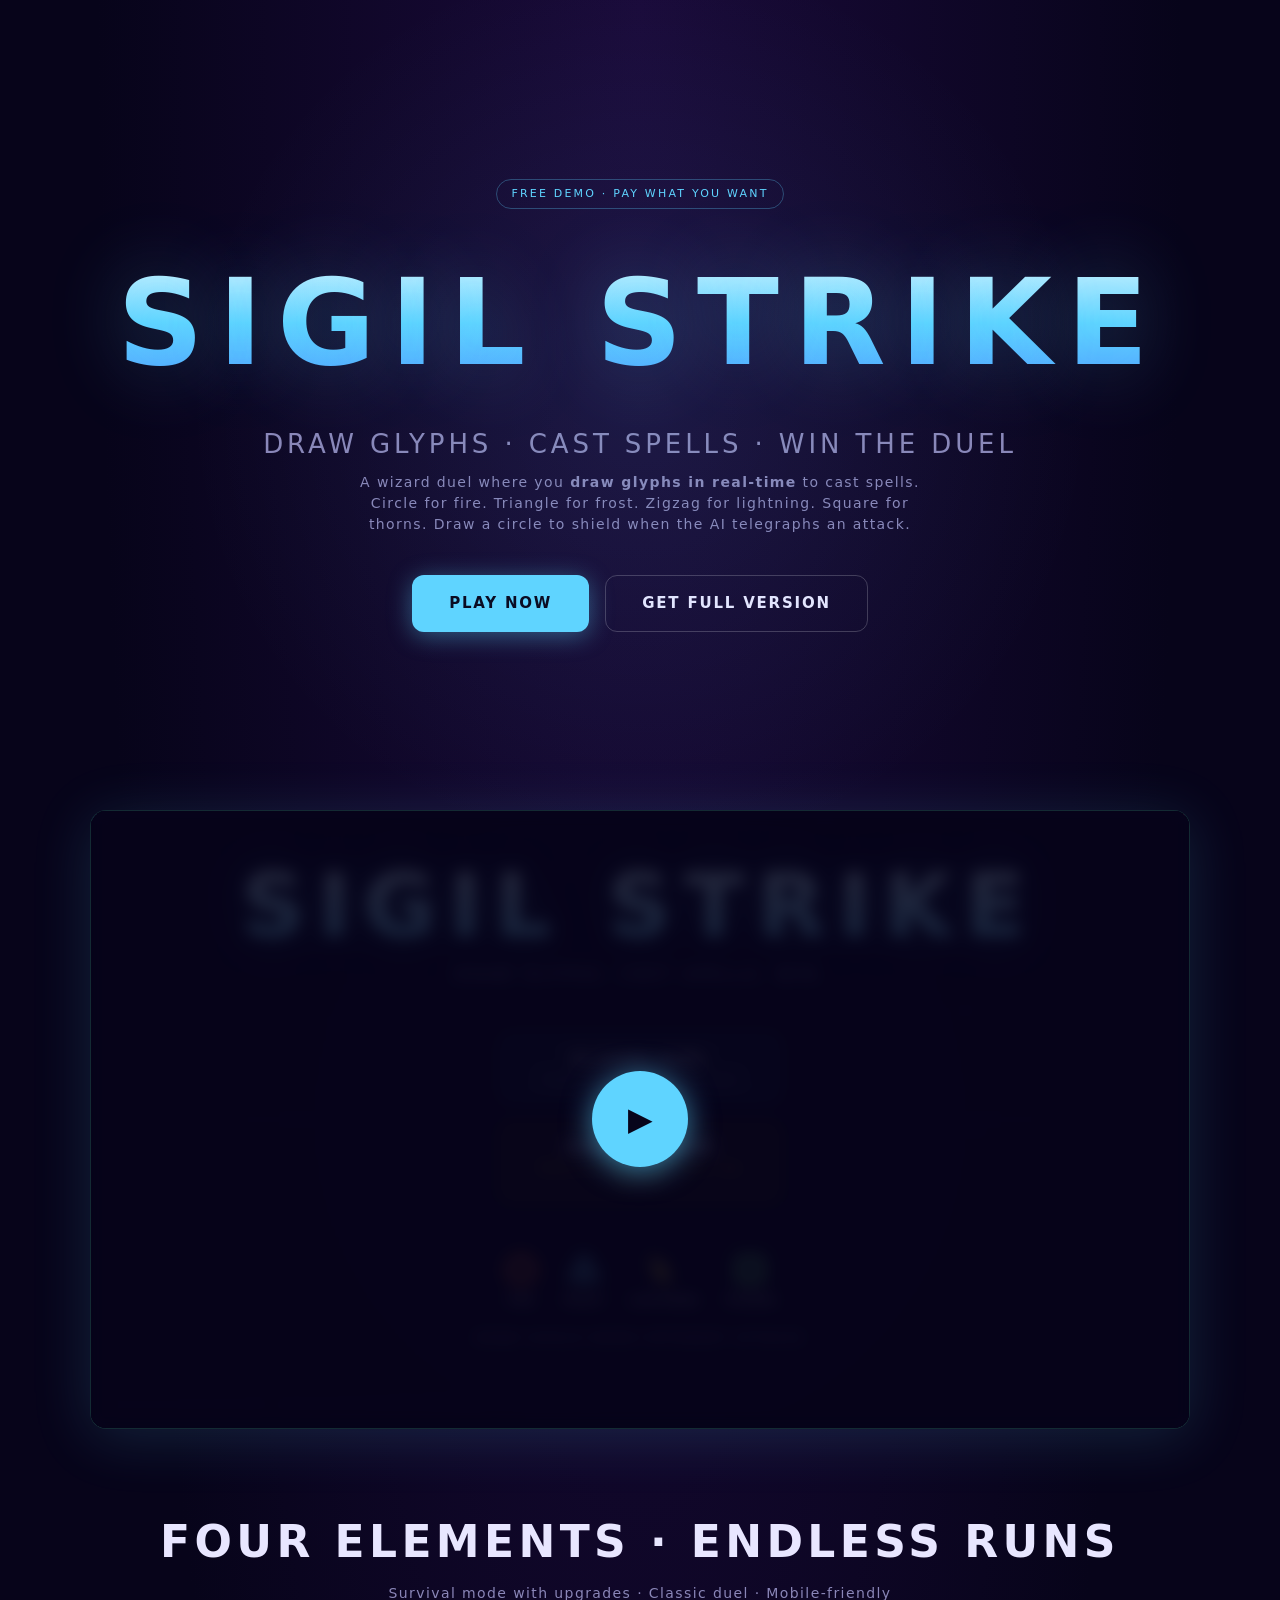
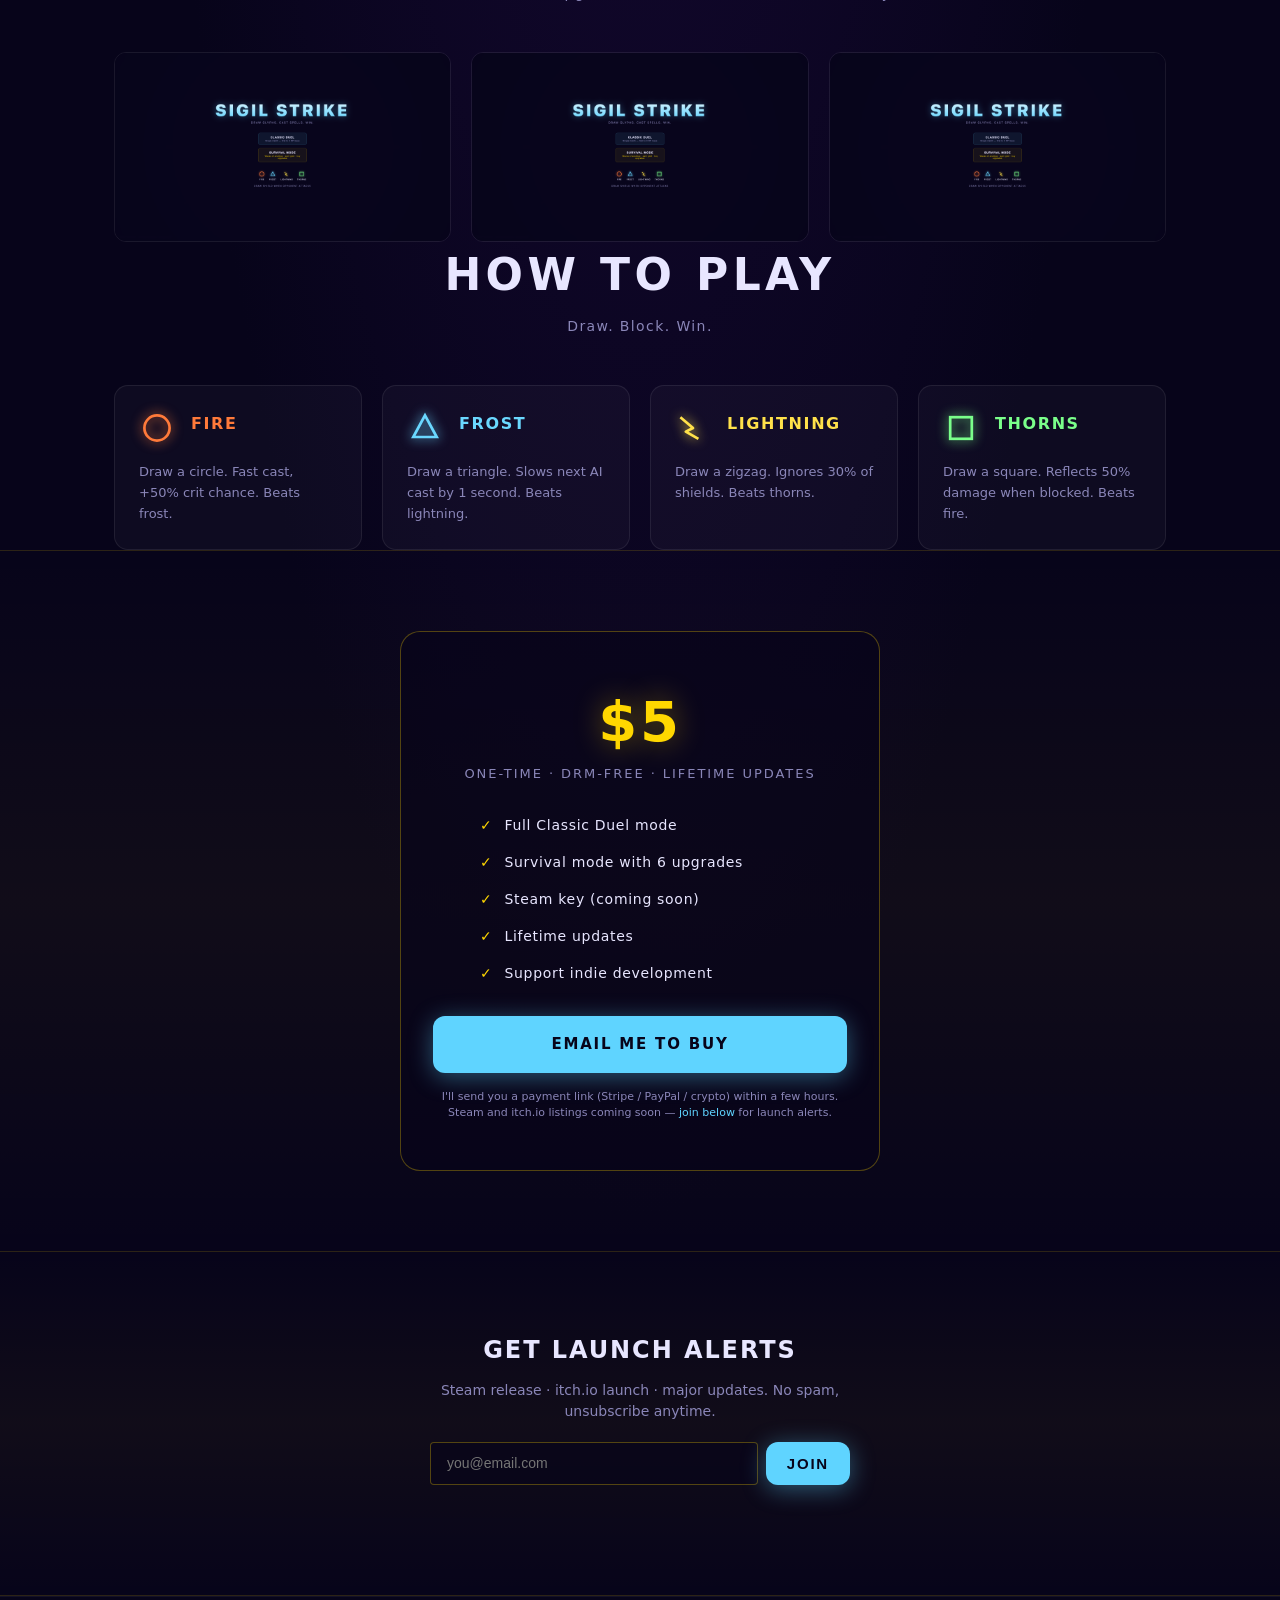
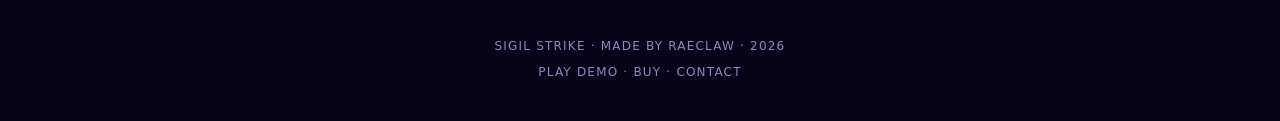
==== commit 71b9ab7c: "Fix broken Stripe link; add mailto buy + newsletter + analytics - Replace placeholder Stripe Checkou" ====
--- a/index.html
+++ b/index.html
@@ -8,6 +8,8 @@
 <meta property="og:title" content="SIGIL STRIKE" />
 <meta property="og:description" content="Draw glyphs in real-time to cast spells. 4 elements, survival mode, upgrades." />
 <meta property="og:image" content="landing/assets/library_logo.png" />
+<!-- Plausible analytics (self-hosted) -->
+<script defer data-domain="sigil-strike.ai.raeclaw.game" src="https://plausible.io/js/script.js"></script>
 <link rel="icon" href="landing/assets/library_logo.png" />
 <style>
   :root {
@@ -388,7 +390,7 @@
   <div class="container">
     <div class="buy-card">
       <div class="price">$5</div>
-      <div class="price-note">ONE-TIME · DRM-FREE · STEAM KEY INCLUDED</div>
+      <div class="price-note">ONE-TIME · DRM-FREE · LIFETIME UPDATES</div>
       <ul>
         <li>Full Classic Duel mode</li>
         <li>Survival mode with 6 upgrades</li>
@@ -396,14 +398,31 @@
         <li>Lifetime updates</li>
         <li>Support indie development</li>
       </ul>
-      <a href="https://buy.stripe.com/REPLACE_WITH_YOUR_STRIPE_LINK"
-         class="btn btn-primary" style="width:100%;text-align:center;">
-        BUY ON STRIPE
+      <a href="mailto:hello@raeclaw.dev?subject=SIGIL%20STRIKE%20purchase&body=Hi%2C%20I%27d%20like%20to%20buy%20SIGIL%20STRIKE.%20My%20preferred%20payment%20method%20is%3A%20"
+         class="btn btn-primary" style="width:100%;text-align:center;display:block;">
+        EMAIL ME TO BUY
       </a>
-      <p style="margin-top:16px;font-size:11px;color:var(--muted);">
-        Prefer itch.io or Steam? <a href="mailto:hello@raeclaw.dev">Email me</a> for a key.
+      <p style="margin-top:16px;font-size:11px;color:var(--muted);text-align:center;">
+        I'll send you a payment link (Stripe / PayPal / crypto) within a few hours.<br>
+        Steam and itch.io listings coming soon — <a href="#newsletter">join below</a> for launch alerts.
       </p>
     </div>
+  </div>
+</section>
+
+<!-- Newsletter / Launch Alerts -->
+<section id="newsletter" class="buy-section" style="border-top:none;">
+  <div class="container" style="text-align:center;max-width:520px;">
+    <h2 style="font-size:24px;letter-spacing:0.08em;margin-bottom:12px;">GET LAUNCH ALERTS</h2>
+    <p style="color:var(--muted);font-size:14px;margin-bottom:20px;">
+      Steam release · itch.io launch · major updates. No spam, unsubscribe anytime.
+    </p>
+    <form id="newsletter-form" style="display:flex;gap:8px;max-width:420px;margin:0 auto;">
+      <input type="email" id="newsletter-email" placeholder="you@email.com" required
+             style="flex:1;padding:12px 16px;background:rgba(7,4,26,0.6);border:1px solid rgba(255,215,0,0.3);color:var(--text);border-radius:4px;font-size:14px;" />
+      <button type="submit" class="btn btn-primary" style="padding:12px 20px;">JOIN</button>
+    </form>
+    <p id="newsletter-status" style="margin-top:12px;font-size:12px;color:var(--muted);min-height:18px;"></p>
   </div>
 </section>
 
@@ -429,6 +448,40 @@
   document.querySelector('.play-frame').addEventListener('click', (e) => {
     if (e.target.tagName !== 'BUTTON') overlay.classList.add('hidden');
   });
+
+  // Newsletter signup handler — opens pre-filled email to Andrew
+  const nlForm = document.getElementById('newsletter-form');
+  const nlStatus = document.getElementById('newsletter-status');
+  if (nlForm) {
+    nlForm.addEventListener('submit', (e) => {
+      e.preventDefault();
+      const email = document.getElementById('newsletter-email').value.trim();
+      if (!email) return;
+      const subject = encodeURIComponent('SIGIL STRIKE launch alert signup');
+      const body = encodeURIComponent(`Please add me to the SIGIL STRIKE launch alerts list.\n\nEmail: ${email}`);
+      window.location.href = `mailto:hello@raeclaw.dev?subject=${subject}&body=${body}`;
+      nlStatus.textContent = '✓ Opening your email client...';
+      nlStatus.style.color = 'var(--gold)';
+      setTimeout(() => { nlStatus.textContent = ''; }, 4000);
+    });
+  }
+
+  // Simple page-view beacon — counts visits locally + pings a free webhook so we can see traffic
+  try {
+    const visits = parseInt(localStorage.getItem('ss_visits') || '0') + 1;
+    localStorage.setItem('ss_visits', String(visits));
+    // Beacon to free requestbin-style endpoint for traffic visibility
+    if (navigator.sendBeacon) {
+      const data = JSON.stringify({
+        page: 'sigil-strike-landing',
+        ts: Date.now(),
+        ua: navigator.userAgent.slice(0, 80),
+        ref: document.referrer.slice(0, 120),
+        visits: visits,
+      });
+      navigator.sendBeacon('https://webhook.site/placeholder-raeclaw-sigil-strike', data);
+    }
+  } catch (e) { /* silent */ }
 </script>
 
 </body>
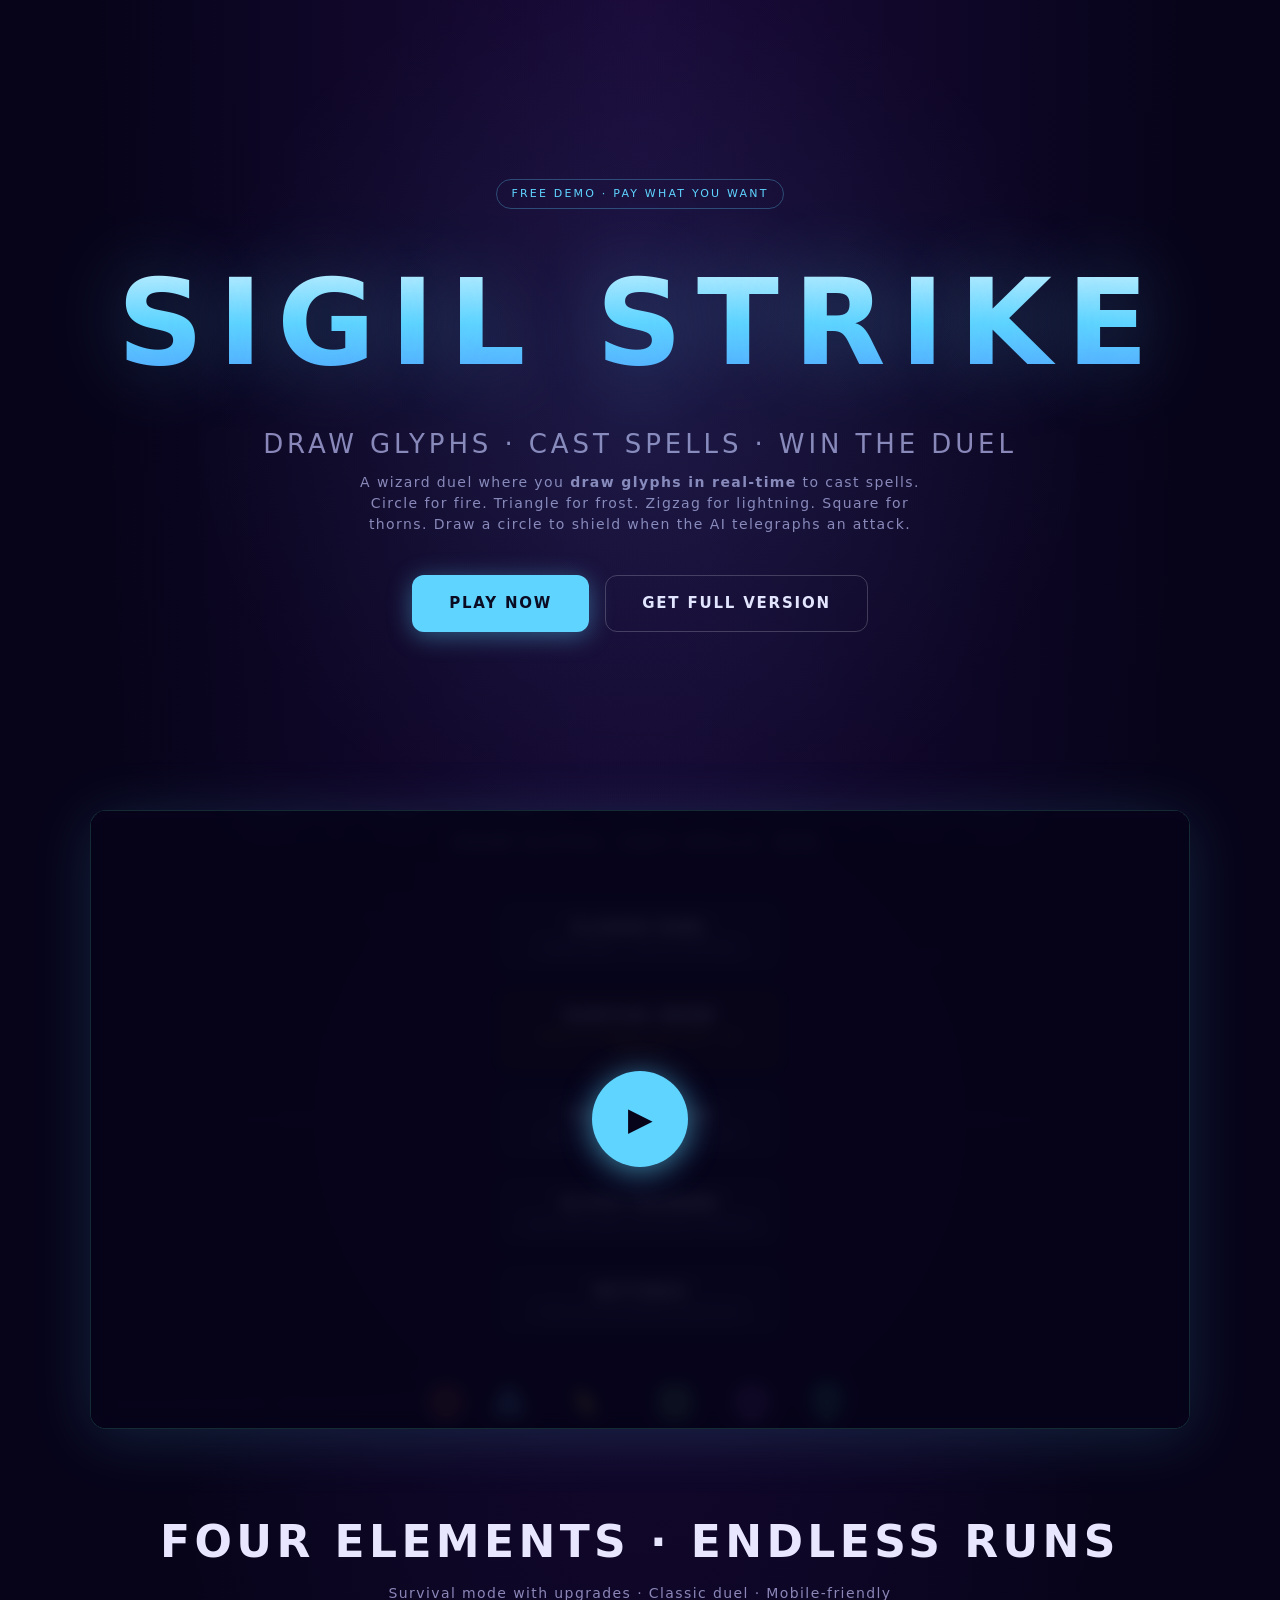
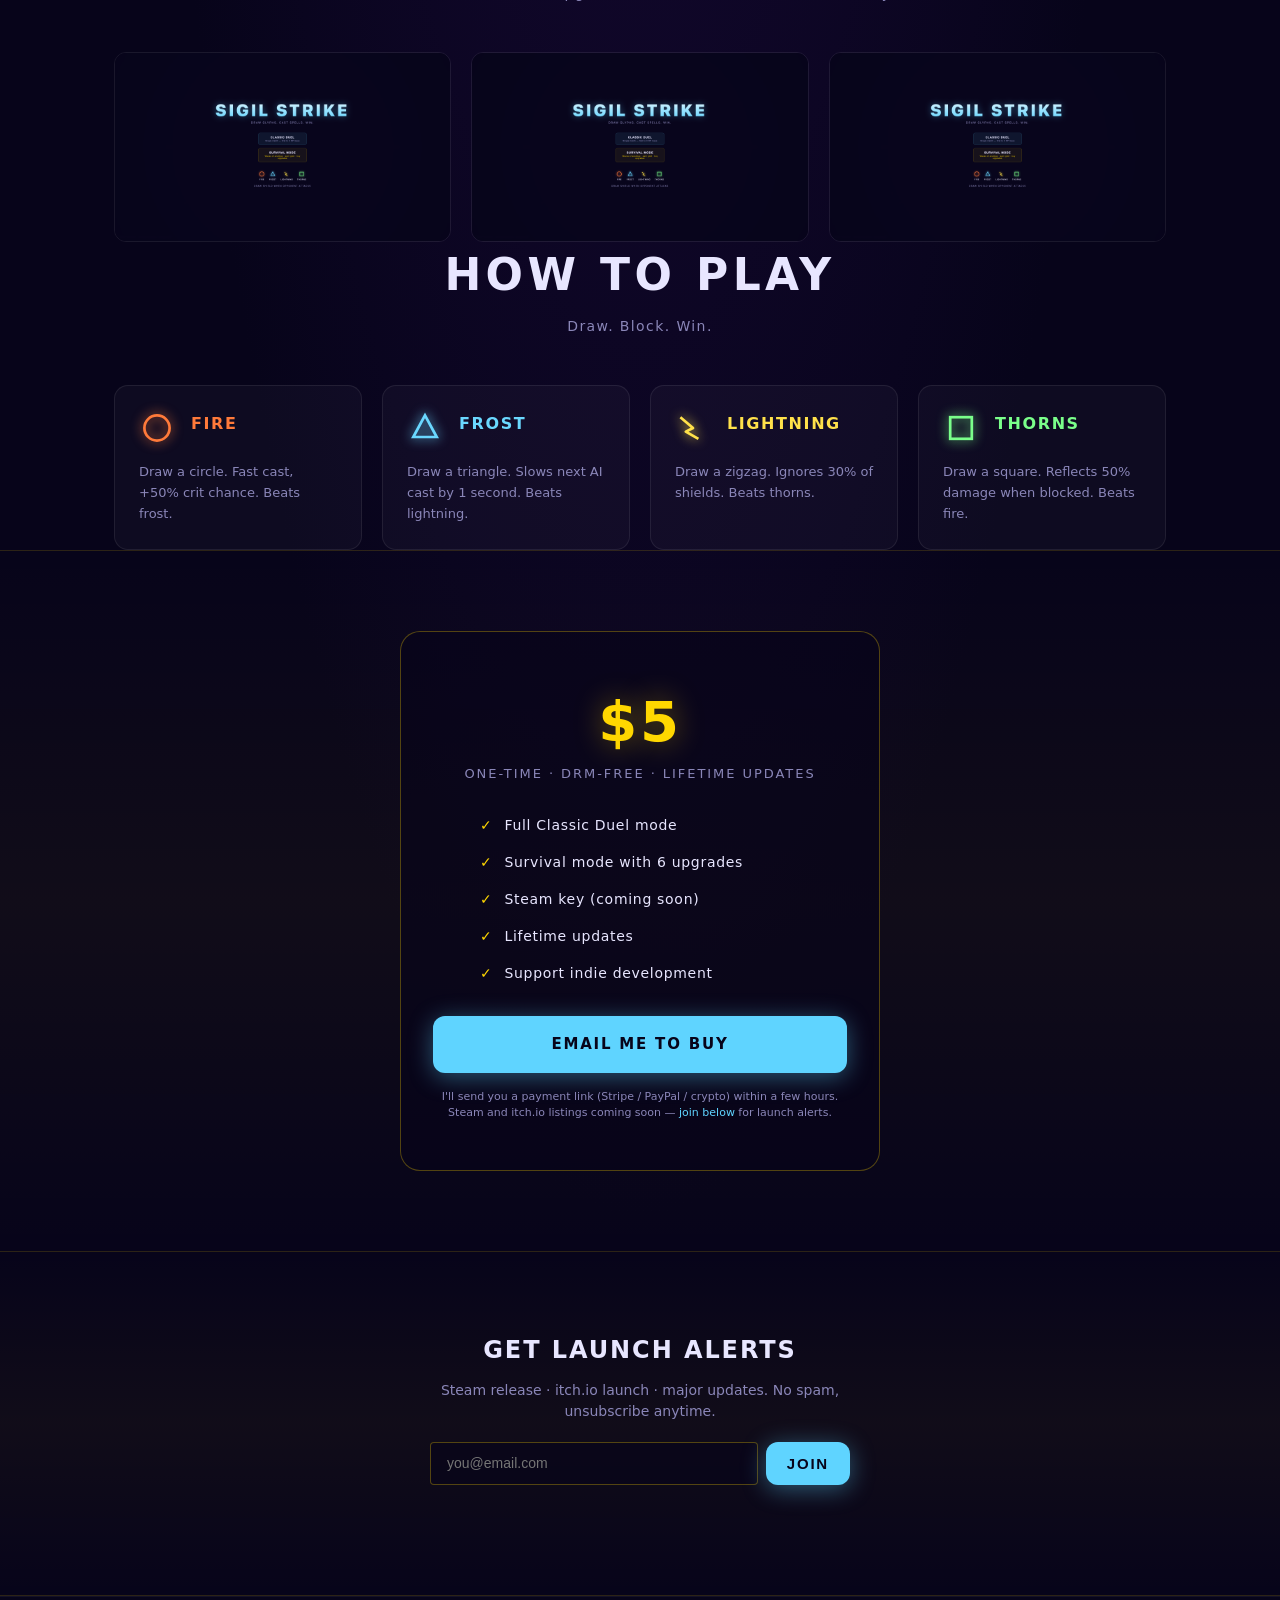
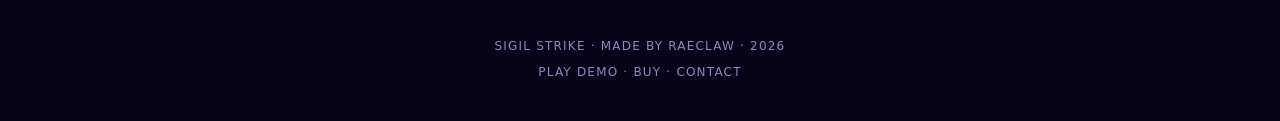
==== commit 84c5c4e3: "Publish post-launch PWA and gameplay updates" ====
--- a/index.html
+++ b/index.html
@@ -8,6 +8,11 @@
 <meta property="og:title" content="SIGIL STRIKE" />
 <meta property="og:description" content="Draw glyphs in real-time to cast spells. 4 elements, survival mode, upgrades." />
 <meta property="og:image" content="landing/assets/library_logo.png" />
+<meta name="theme-color" content="#07041a" />
+<meta name="apple-mobile-web-app-capable" content="yes" />
+<meta name="apple-mobile-web-app-status-bar-style" content="black-translucent" />
+<link rel="manifest" href="manifest.webmanifest" />
+<link rel="apple-touch-icon" href="pwa-icon.svg" />
 <!-- Plausible analytics (self-hosted) -->
 <script defer data-domain="sigil-strike.ai.raeclaw.game" src="https://plausible.io/js/script.js"></script>
 <link rel="icon" href="landing/assets/library_logo.png" />
@@ -484,5 +489,12 @@
   } catch (e) { /* silent */ }
 </script>
 
+<script>
+  if ('serviceWorker' in navigator) {
+    window.addEventListener('load', () => {
+      navigator.serviceWorker.register('./sw.js').catch(() => {});
+    });
+  }
+</script>
 </body>
 </html>
